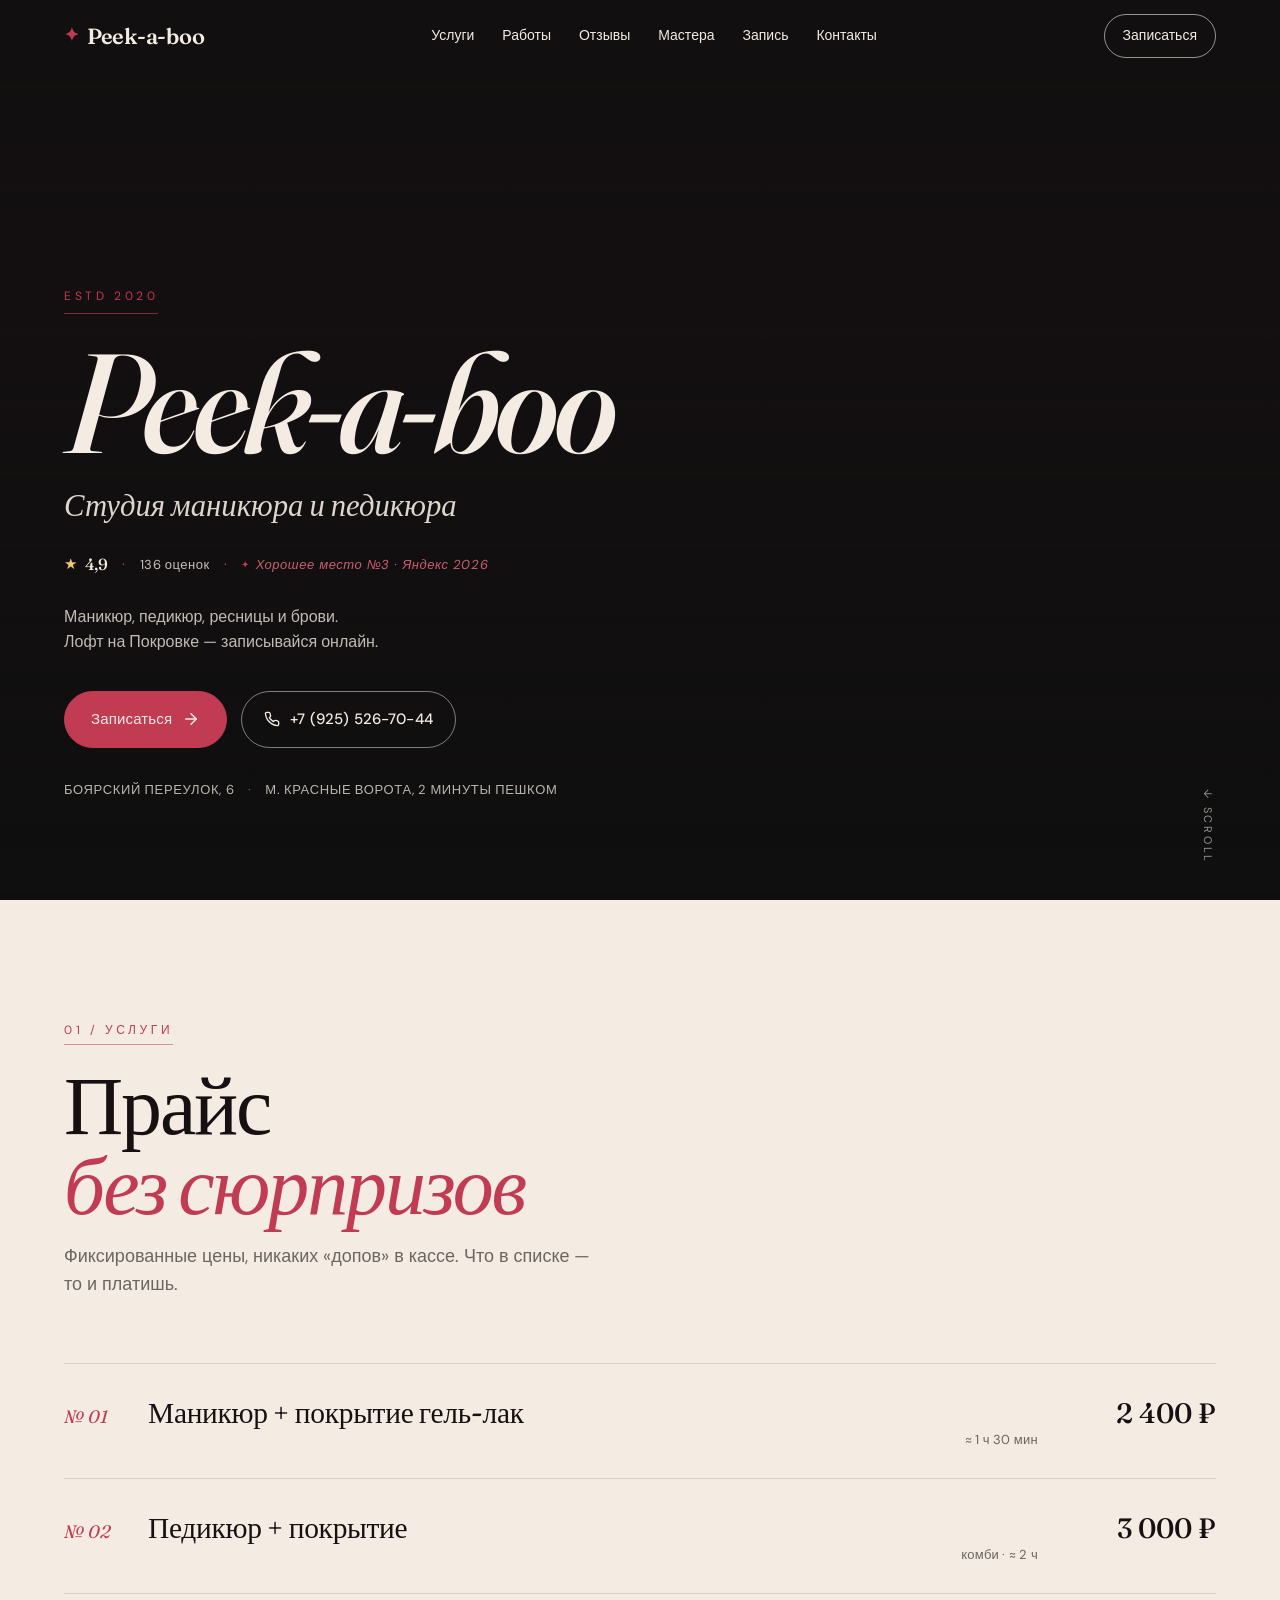
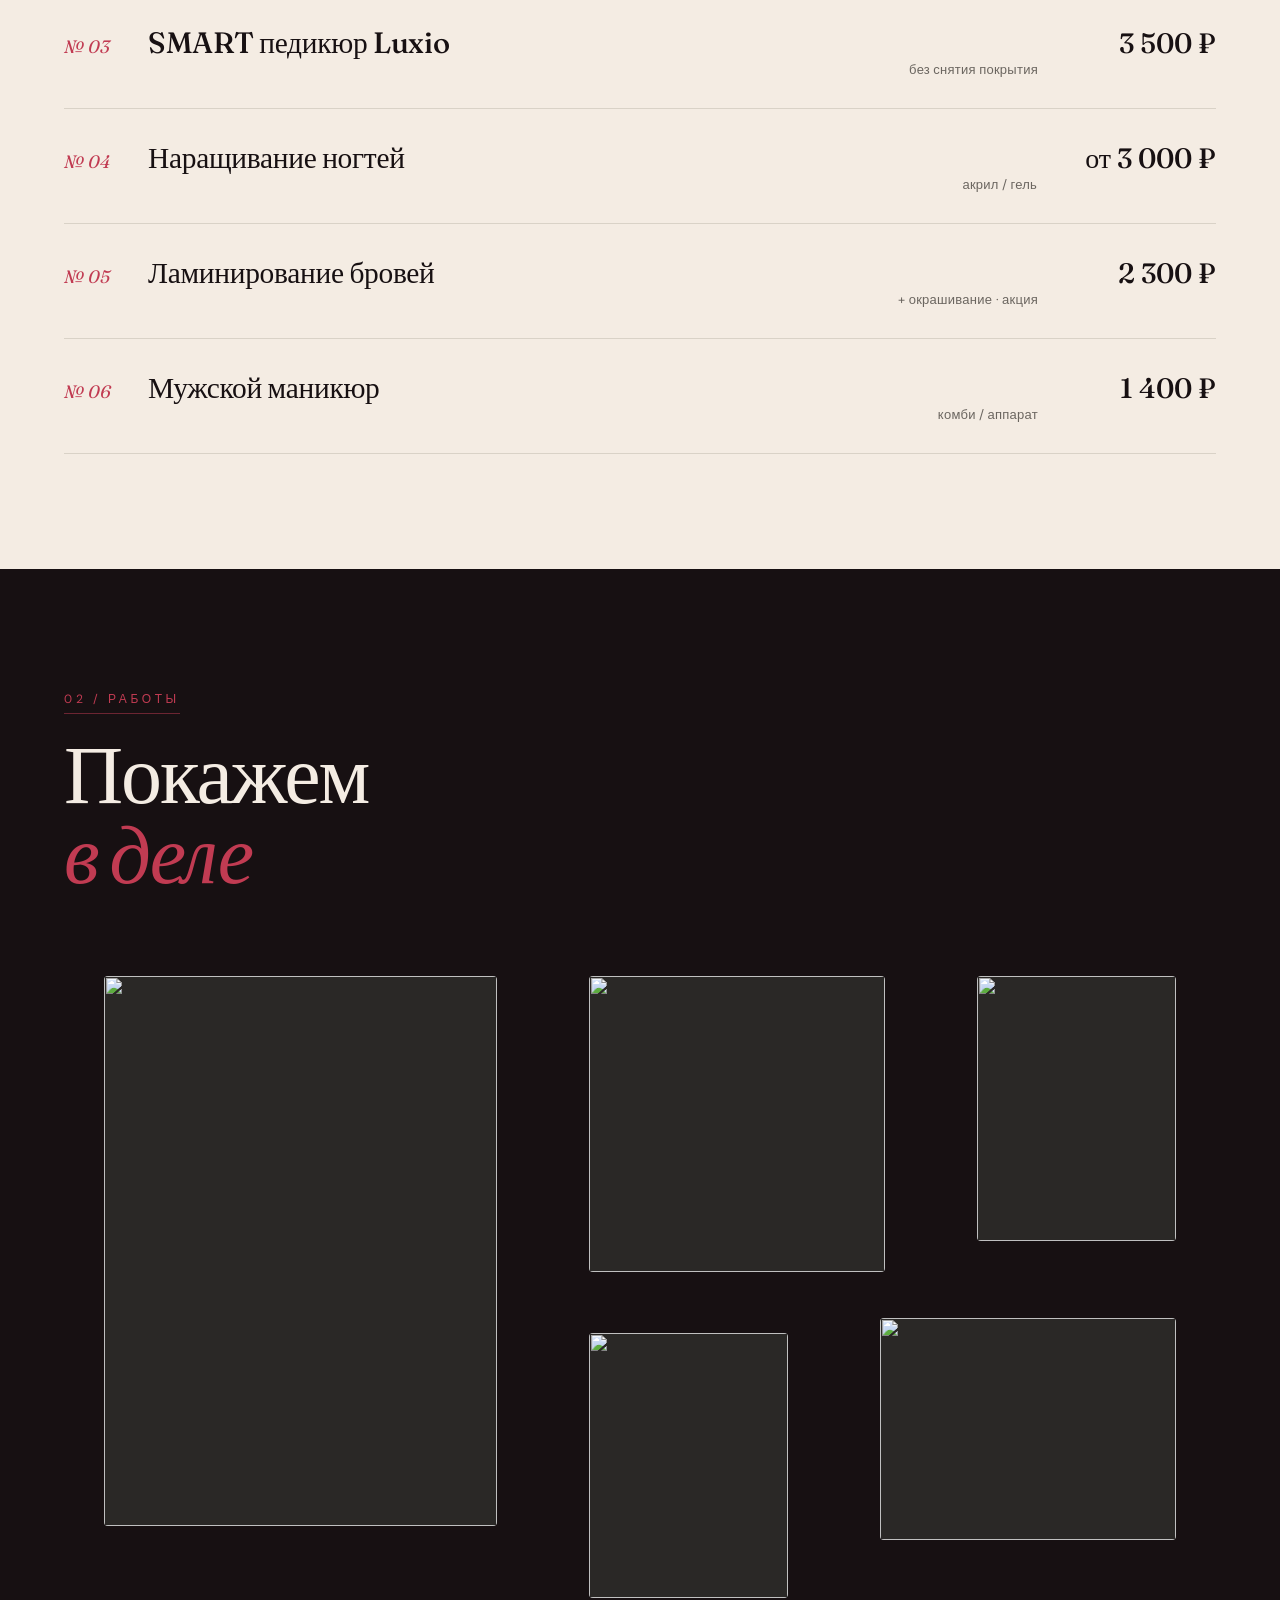
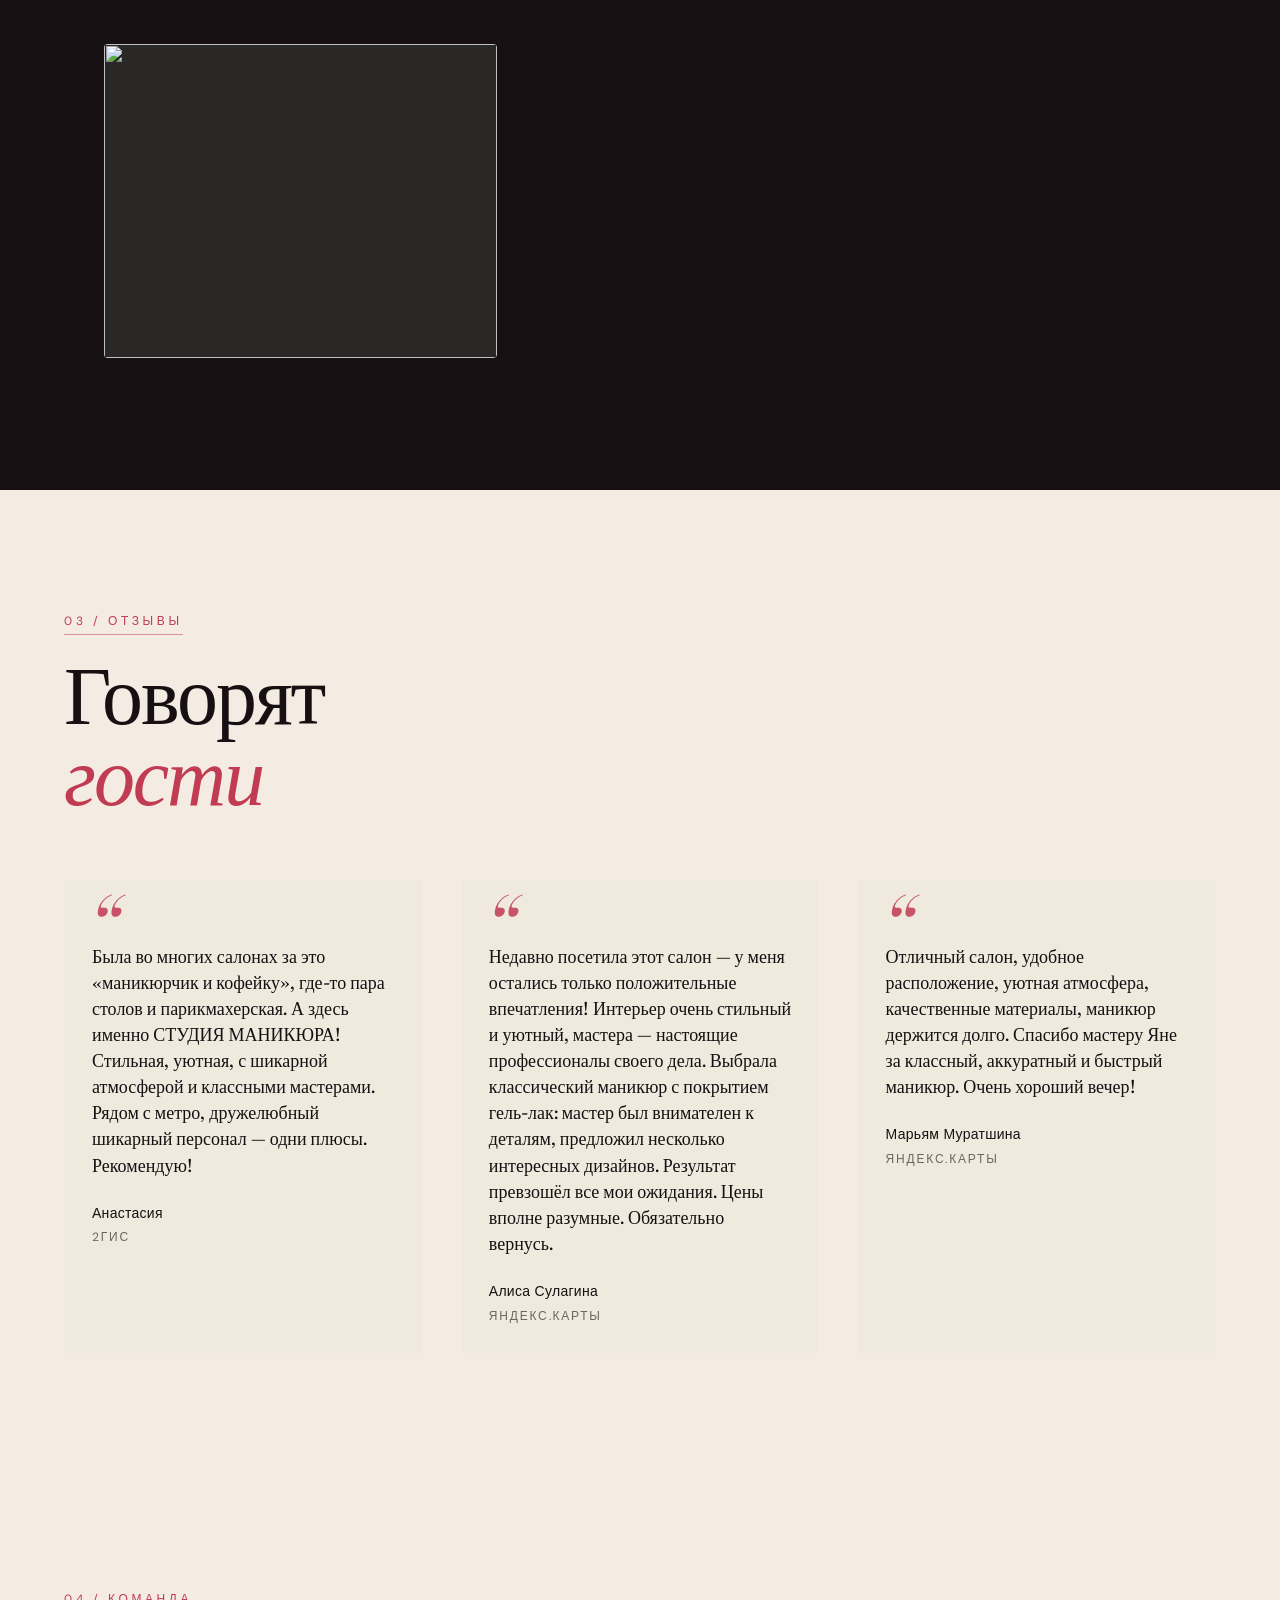
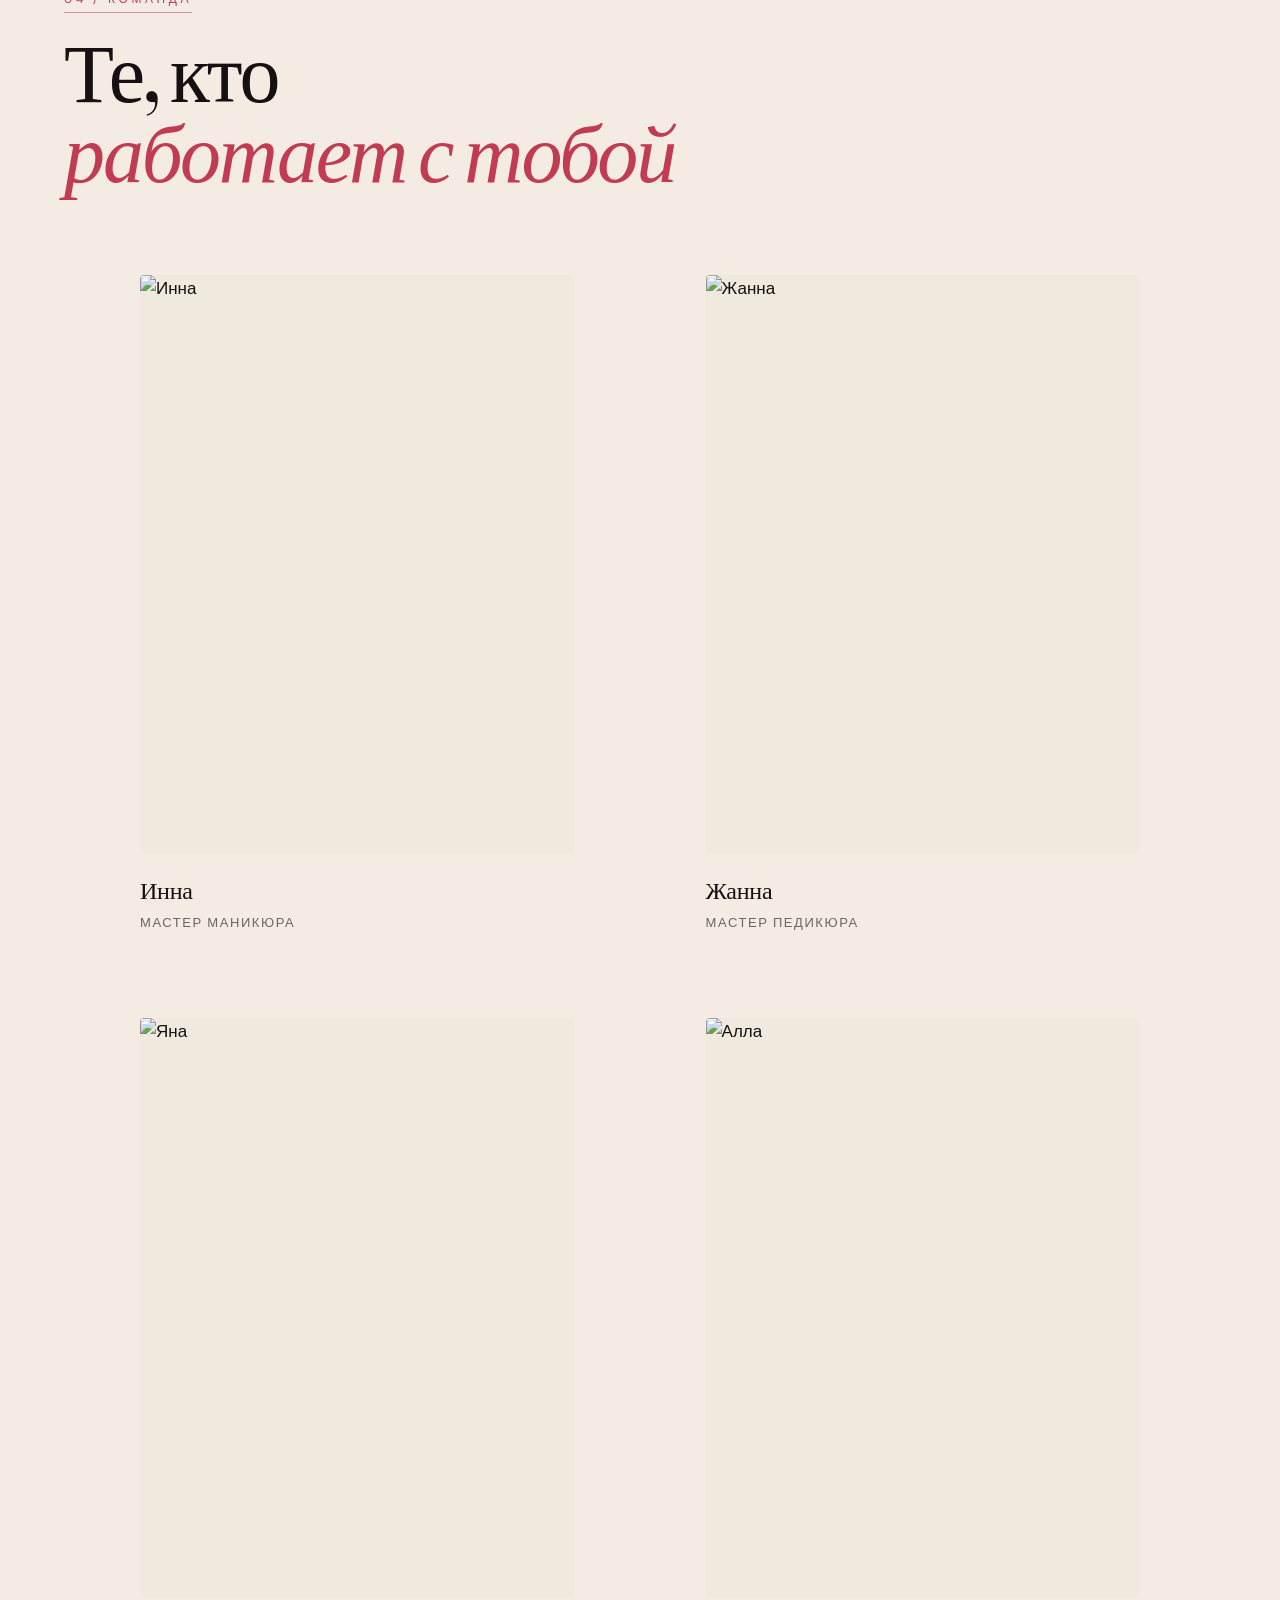
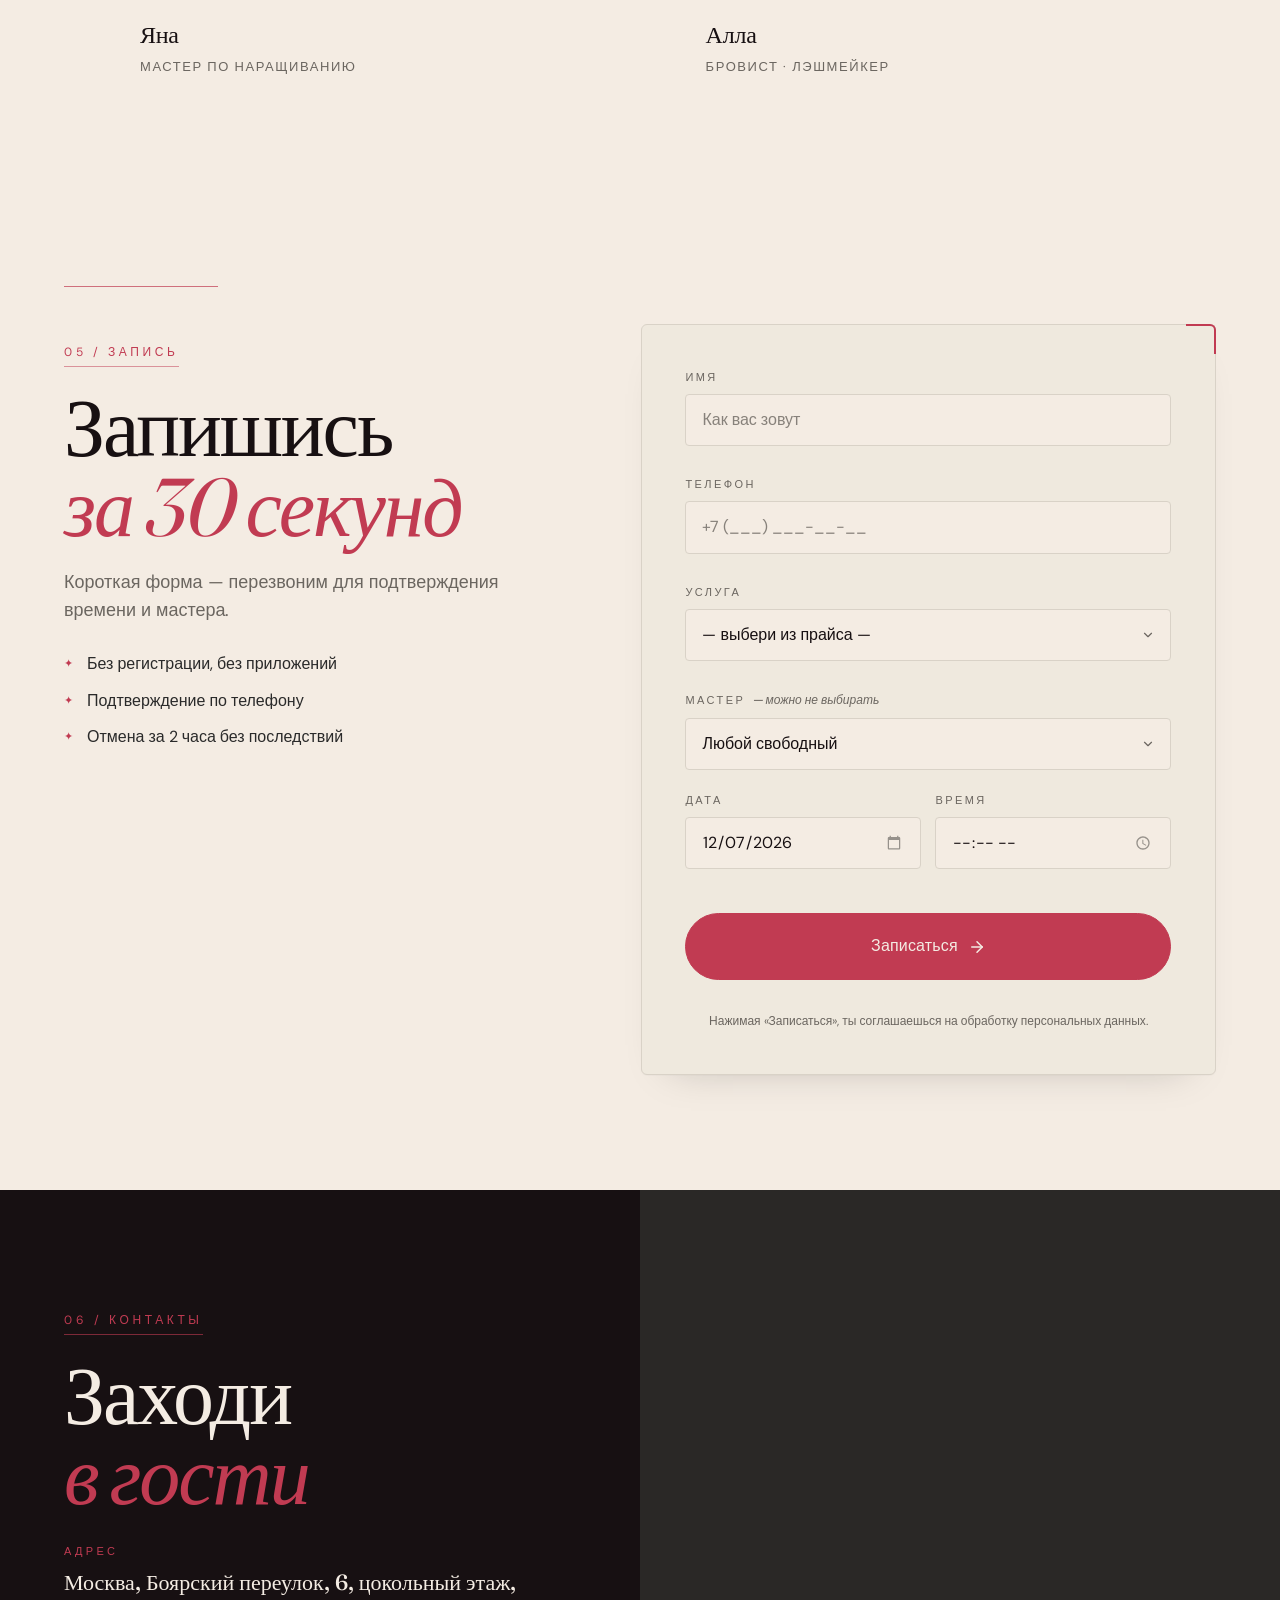
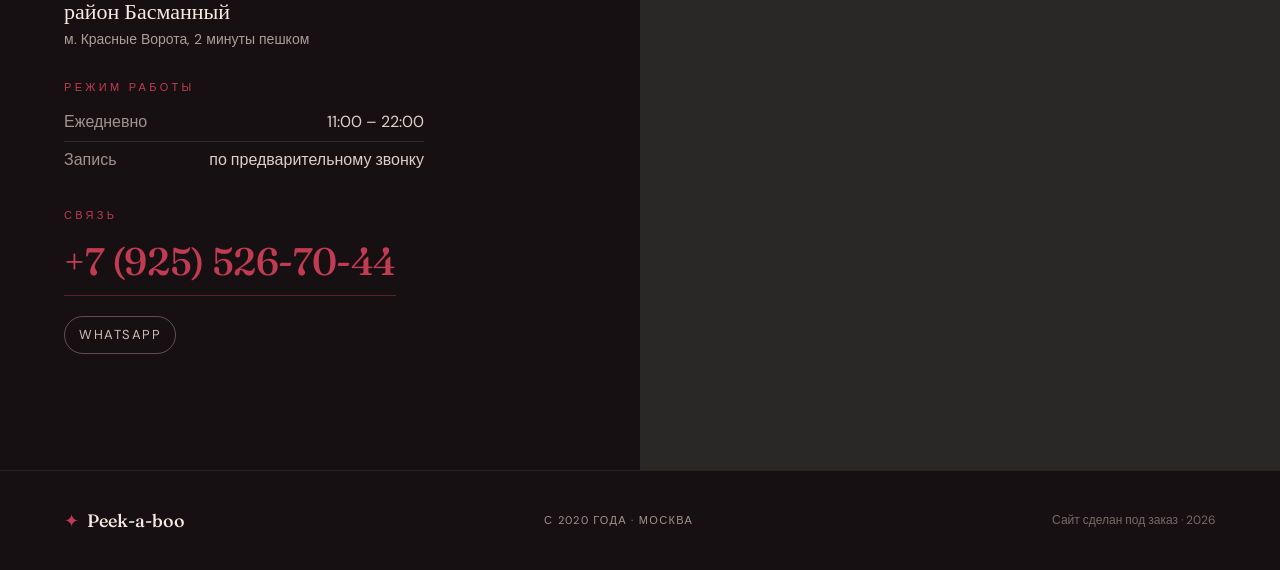
==== peek-a-boo.html @ 3a3fb7b4 "Координаты карты от клиента (55.768186, 37.648051) + кэш-бастер v=3" ====
<!DOCTYPE html>
<html lang="ru">
<head>
  <meta charset="UTF-8" />
  <meta name="viewport" content="width=device-width, initial-scale=1, viewport-fit=cover" />
  <title data-bind="title">Peek-a-boo · студия маникюра и педикюра на Покровке</title>
  <meta name="description" content="" data-bind="meta_description" />
  <meta name="theme-color" content="#171012" />

  <link rel="preconnect" href="https://fonts.googleapis.com" />
  <link rel="preconnect" href="https://fonts.gstatic.com" crossorigin />
  <link
    href="https://fonts.googleapis.com/css2?family=Fraunces:opsz,wght@9..144,400;9..144,500;9..144,600;9..144,700&family=DM+Sans:opsz,wght@9..40,400;9..40,500;9..40,600&display=swap"
    rel="stylesheet"
  />
  <style>
/* ============================================================
   ТОПОР · Барбершоп — Editorial Minimalism
   Шрифты: Fraunces (display, variable serif) + DM Sans (body)
   Все настраиваемые значения — в :root и инжектятся из config.js
   ============================================================ */

:root {
  /* Цвета (переопределяются из config.js через JS) */
  --accent: #B8835A;
  --accent-dark: #8E5F3E;
  --ink: #0F0F0F;
  --ink-soft: #2A2A2A;
  --muted: #6B6660;
  --line: #D9D2C7;
  --paper: #F5F1EB;
  --paper-soft: #EFE9DE;
  --paper-dark: #1A1A1A;
  --paper-dark-soft: #2A2826;

  /* Типографика — расширенный fallback, если Fraunces не загрузится (например, на iOS) */
  --display: "Fraunces", "Iowan Old Style", "Cormorant Garamond", "Hoefler Text", "Georgia", "Times New Roman", serif;
  --body: "DM Sans", -apple-system, BlinkMacSystemFont, "Segoe UI", sans-serif;

  /* Ритм */
  --section-px: clamp(20px, 5vw, 96px);
  --section-py: clamp(64px, 9vw, 140px);
  --max-w: 1320px;
}

* { box-sizing: border-box; }
html { scroll-behavior: smooth; }
body {
  margin: 0;
  font-family: var(--body);
  font-size: 17px;
  line-height: 1.55;
  color: var(--ink);
  /* Тёмный фон под всем сайтом — чтобы iOS safe-area сверху/снизу не была белой */
  background: var(--paper-dark);
  -webkit-font-smoothing: antialiased;
  text-rendering: optimizeLegibility;
}
img { max-width: 100%; display: block; }
a { color: inherit; text-decoration: none; }
button { font: inherit; cursor: pointer; }

/* ===== TOPBAR ===== */
.topbar {
  position: fixed; top: 0; left: 0; right: 0; z-index: 50;
  padding-top: max(14px, env(safe-area-inset-top));
  padding-bottom: 14px;
  padding-left: var(--section-px); padding-right: var(--section-px);
  display: flex; align-items: center; justify-content: space-between;
  /* Прозрачный над hero — фон появляется только при скролле */
  background: transparent;
  border-bottom: 1px solid transparent;
  transition: background .25s, border-color .2s, padding .2s, backdrop-filter .25s;
}
.topbar.is-scrolled {
  background: color-mix(in srgb, var(--paper) 92%, transparent);
  backdrop-filter: blur(12px);
  -webkit-backdrop-filter: blur(12px);
  border-bottom-color: var(--line);
  padding-top: max(10px, env(safe-area-inset-top));
  padding-bottom: 10px;
}
/* Над hero (когда topbar прозрачный) текст белый, чтобы читался на фото */
.topbar:not(.is-scrolled) .topbar__brand,
.topbar:not(.is-scrolled) .topbar__nav a { color: var(--paper); }
.topbar:not(.is-scrolled) .topbar__cta {
  color: var(--paper);
  border-color: color-mix(in srgb, var(--paper) 60%, transparent);
}
.topbar:not(.is-scrolled) .topbar__cta:hover {
  background: var(--paper); color: var(--ink); border-color: var(--paper);
}
.topbar__brand {
  display: inline-flex; align-items: center; gap: 8px;
  font-family: var(--display); font-weight: 600; font-size: 22px;
  letter-spacing: -.01em;
}
.topbar__mark { color: var(--accent); font-size: 18px; transform: translateY(-1px); }
.topbar__nav { display: flex; gap: 28px; font-size: 14px; }
.topbar__nav a {
  position: relative; padding: 6px 0;
  color: var(--ink-soft); transition: color .15s;
}
.topbar__nav a:hover { color: var(--accent); }
.topbar__cta {
  padding: 10px 18px;
  border: 1px solid var(--ink);
  border-radius: 999px;
  font-size: 14px; font-weight: 500;
  transition: background .15s, color .15s;
}
.topbar__cta:hover { background: var(--ink); color: var(--paper); }

@media (max-width: 820px) {
  .topbar { padding: 10px 16px; }
  .topbar__nav { display: none; }
  .topbar__brand { font-size: 18px; }
  .topbar__cta { padding: 8px 14px; font-size: 13px; }
}

/* ===== HERO ===== */
.hero {
  position: relative; min-height: 100vh;
  display: flex; align-items: flex-end;
  padding: 120px var(--section-px) clamp(60px, 8vw, 100px);
  color: var(--paper); overflow: hidden;
}
.hero__media {
  position: absolute; inset: 0;
  background-size: cover; background-position: center;
  transform: scale(1.05);
  animation: heroZoom 18s ease-out forwards;
}
@keyframes heroZoom { to { transform: scale(1); } }
.hero__veil {
  position: absolute; inset: 0;
  background: linear-gradient(
    180deg,
    rgba(15,15,15,.62) 0%,
    rgba(15,15,15,.42) 35%,
    rgba(15,15,15,.95) 100%
  );
}
.hero__inner {
  position: relative;
  max-width: 880px;
  width: 100%;
}
.hero__est {
  display: inline-block;
  font-size: 12px; letter-spacing: .3em; text-transform: uppercase;
  color: var(--accent);
  padding-bottom: 8px;
  border-bottom: 1px solid color-mix(in srgb, var(--accent) 60%, transparent);
  margin-bottom: 24px;
  animation: fadeUp .8s .1s both;
}
.hero__title {
  font-family: var(--display);
  font-weight: 500;
  font-size: clamp(56px, 11vw, 168px);
  line-height: .92;
  letter-spacing: -.035em;
  margin: 0 0 18px;
  animation: fadeUp .9s .25s both;
}
.hero__title-name { font-style: italic; }
.hero__tagline {
  font-family: var(--display);
  font-size: clamp(22px, 2.4vw, 32px);
  font-weight: 400;
  font-style: italic;
  margin: 0 0 28px;
  line-height: 1.25;
  max-width: 660px;
  color: color-mix(in srgb, var(--paper) 90%, transparent);
  animation: fadeUp .9s .4s both;
}
.hero__trust {
  display: flex; flex-wrap: wrap; align-items: center;
  gap: 14px;
  margin: 0 0 28px;
  font-size: 13px;
  letter-spacing: .04em;
  color: color-mix(in srgb, var(--paper) 80%, transparent);
  animation: fadeUp .9s .5s both;
}
.hero__trust:empty { display: none; }
.hero__trust-rating {
  display: inline-flex; align-items: center; gap: 7px;
  color: var(--paper);
}
.hero__trust-star { color: #F5C76E; font-size: 15px; line-height: 1; }
.hero__trust-rating strong {
  font-family: var(--display); font-weight: 500;
  font-size: 16px; letter-spacing: -.01em;
}
.hero__trust-sep {
  color: color-mix(in srgb, var(--accent) 75%, var(--paper));
  font-size: 14px;
  opacity: .8;
  user-select: none;
}
.hero__trust-award {
  display: inline-flex; align-items: center; gap: 6px;
  font-style: italic;
  color: color-mix(in srgb, var(--accent) 80%, var(--paper));
}
.hero__trust-award::before {
  content: "✦";
  color: var(--accent);
  font-size: 10px;
  font-style: normal;
}
.hero__offer {
  font-size: 16px;
  max-width: 540px;
  margin: 0 0 36px;
  white-space: pre-line;
  color: color-mix(in srgb, var(--paper) 78%, transparent);
  animation: fadeUp .9s .55s both;
}
.hero__cta-row {
  display: flex; flex-wrap: wrap; gap: 14px;
  margin-bottom: 32px;
  animation: fadeUp .9s .7s both;
}
.hero__address {
  font-size: 13px;
  letter-spacing: .05em;
  text-transform: uppercase;
  color: color-mix(in srgb, var(--paper) 75%, transparent);
  animation: fadeUp .9s .85s both;
}
.hero__address .dot { margin: 0 10px; opacity: .5; }
.hero__scroll {
  position: absolute;
  right: var(--section-px); bottom: clamp(20px, 4vw, 36px);
  font-size: 11px; letter-spacing: .25em; text-transform: uppercase;
  color: color-mix(in srgb, var(--paper) 60%, transparent);
  writing-mode: vertical-rl;
  animation: fadeUp 1s 1s both, bounce 2.6s 2s ease-in-out infinite;
}
@keyframes fadeUp { from { opacity: 0; transform: translateY(24px); } to { opacity: 1; transform: none; } }
@keyframes bounce { 0%, 100% { transform: translateY(0); } 50% { transform: translateY(8px); } }

@media (max-width: 600px) {
  .hero { min-height: 94vh; padding-bottom: 80px; }
  .hero__scroll { display: none; }
  .hero__address { font-size: 12px; }
  .hero__cta-row { width: 100%; }
}

/* ===== BUTTONS ===== */
.btn {
  display: inline-flex; align-items: center; gap: 10px;
  padding: 16px 26px;
  border-radius: 999px;
  font-size: 15px; font-weight: 500;
  letter-spacing: .01em;
  transition: transform .15s, background .15s, color .15s, border-color .15s;
}
.btn:active { transform: translateY(1px); }
.btn--solid {
  background: var(--accent); color: var(--paper);
  border: 1px solid var(--accent);
}
.btn--solid:hover { background: var(--accent-dark); border-color: var(--accent-dark); }
.btn--solid .btn__phone {
  font-family: var(--display); font-weight: 500; font-size: 16px;
  opacity: .85;
}
.btn--ghost {
  background: transparent; color: var(--paper);
  border: 1px solid color-mix(in srgb, var(--paper) 50%, transparent);
}
.btn--ghost:hover {
  border-color: var(--paper);
  background: color-mix(in srgb, var(--paper) 10%, transparent);
}
.btn--ghost-dark {
  background: transparent; color: var(--ink);
  border: 1px solid var(--ink);
}
.btn--ghost-dark:hover { background: var(--ink); color: var(--paper); }
.btn--with-arrow .btn__arrow { transition: transform .25s cubic-bezier(.5,.05,.2,1); }
.btn--with-arrow:hover .btn__arrow { transform: translateX(4px); }
.btn--with-icon { padding: 14px 22px; }
.btn--book {
  padding: 20px 32px;
  font-size: 16px;
  width: 100%;
  justify-content: center;
}
.btn--book .btn__spinner { display: none; animation: spin 1s linear infinite; }
.btn--book.is-loading { pointer-events: none; opacity: .85; }
.btn--book.is-loading .btn__label,
.btn--book.is-loading .btn__arrow { display: none; }
.btn--book.is-loading .btn__spinner { display: inline-block; }
@keyframes spin { to { transform: rotate(360deg); } }

/* ===== SECTIONS ===== */
.section {
  padding: var(--section-py) var(--section-px);
  position: relative;
}
.section--paper { background: var(--paper); color: var(--ink); }
.section--dark { background: var(--paper-dark); color: var(--paper); }
.section__head { max-width: var(--max-w); margin: 0 auto clamp(40px, 5vw, 72px); }
.section__head--inverse { color: var(--paper); }
.eyebrow {
  display: inline-block;
  font-size: 12px; letter-spacing: .3em; text-transform: uppercase;
  color: var(--accent); margin-bottom: 20px;
  padding-bottom: 4px;
  border-bottom: 1px solid color-mix(in srgb, var(--accent) 50%, transparent);
}
.eyebrow--inverse { color: var(--accent); border-bottom-color: color-mix(in srgb, var(--accent) 60%, transparent); }
.section__title {
  font-family: var(--display);
  font-weight: 500;
  font-size: clamp(42px, 6.4vw, 96px);
  line-height: .98;
  letter-spacing: -.025em;
  margin: 0 0 18px;
  max-width: 900px;
}
.section__title em { font-style: italic; color: var(--accent); font-weight: 400; }
.section__title--inverse em { color: var(--accent); }
.section__lede {
  font-size: 18px;
  max-width: 540px;
  color: var(--muted);
  margin: 0;
}

/* ===== SERVICES ===== */
.services {
  list-style: none; padding: 0; margin: 0 auto;
  max-width: var(--max-w);
  border-top: 1px solid var(--line);
}
.services__item {
  display: grid;
  grid-template-columns: 60px 1fr auto auto;
  gap: 24px;
  align-items: baseline;
  padding: 28px 0;
  border-bottom: 1px solid var(--line);
  transition: padding .25s, background .25s;
}
.services__item:hover { padding-left: 12px; padding-right: 12px; background: var(--paper-soft); }
.services__num {
  font-family: var(--display);
  font-style: italic;
  font-size: 18px;
  color: var(--accent);
}
.services__title {
  font-family: var(--display);
  font-size: clamp(22px, 2.3vw, 30px);
  font-weight: 500;
  letter-spacing: -.01em;
  line-height: 1.15;
}
.services__note {
  font-size: 13px;
  color: var(--muted);
  letter-spacing: .02em;
  text-align: right;
}
.services__price {
  font-family: var(--display);
  font-size: clamp(20px, 2.2vw, 28px);
  font-weight: 500;
  color: var(--ink);
  white-space: nowrap;
  min-width: 130px;
  text-align: right;
}

@media (max-width: 700px) {
  .services__item {
    grid-template-columns: 32px 1fr;
    gap: 12px;
    padding: 22px 0;
  }
  .services__item:hover { padding-left: 0; padding-right: 0; background: transparent; }
  .services__title { font-size: 19px; grid-column: 2; }
  .services__num { font-size: 14px; align-self: start; padding-top: 4px; }
  .services__price { grid-column: 2; text-align: left; font-size: 18px; min-width: 0; margin-top: 4px; }
  .services__note { grid-column: 2; text-align: left; }
}

/* ===== GALLERY ===== */
.gallery {
  max-width: var(--max-w); margin: 0 auto;
  display: grid;
  grid-template-columns: repeat(12, 1fr);
  gap: 12px;
  align-items: start;
}
.gallery__item {
  position: relative;
  overflow: hidden;
  border-radius: 4px;
  background: var(--paper-dark-soft);
  aspect-ratio: 4 / 5;
}
/* Асимметричный паттерн для первых 6: */
.gallery__item:nth-child(1) { grid-column: span 5; grid-row: span 2; aspect-ratio: 5 / 7; }
.gallery__item:nth-child(2) { grid-column: span 4; aspect-ratio: 1 / 1; }
.gallery__item:nth-child(3) { grid-column: span 3; aspect-ratio: 3 / 4; }
.gallery__item:nth-child(4) { grid-column: span 3; aspect-ratio: 3 / 4; margin-top: 32px; }
.gallery__item:nth-child(5) { grid-column: span 4; aspect-ratio: 4 / 3; }
.gallery__item:nth-child(6) { grid-column: span 5; aspect-ratio: 5 / 4; }
.gallery__item:nth-child(n+7) { grid-column: span 4; }
.gallery__img {
  width: 100%; height: 100%;
  object-fit: cover;
  transition: transform .8s cubic-bezier(.16,.84,.44,1);
  filter: saturate(.92);
}
.gallery__item:hover .gallery__img { transform: scale(1.04); }
@media (max-width: 820px) {
  .gallery { grid-template-columns: repeat(2, 1fr); gap: 10px; }
  .gallery__item,
  .gallery__item:nth-child(n+7) { grid-column: span 1; grid-row: auto; margin-top: 0; aspect-ratio: 4 / 5; }
  /* Намеренный «масонри-ритм» — разные пропорции и небольшие сдвиги, чтобы плитка не была линейкой */
  .gallery__item:nth-child(1) { grid-column: 1 / -1; aspect-ratio: 5 / 4; }
  .gallery__item:nth-child(2) { aspect-ratio: 3 / 4; }
  .gallery__item:nth-child(3) { aspect-ratio: 1 / 1; margin-top: 24px; }
  .gallery__item:nth-child(4) { aspect-ratio: 5 / 6; }
  .gallery__item:nth-child(5) { aspect-ratio: 4 / 5; margin-top: 18px; }
  .gallery__item:nth-child(6) { aspect-ratio: 3 / 4; }
}

/* ===== REVIEWS ===== */
.reviews {
  max-width: var(--max-w); margin: 0 auto;
  display: grid;
  grid-template-columns: repeat(3, 1fr);
  gap: clamp(20px, 3vw, 48px);
}
.review {
  position: relative;
  padding: 32px 28px 28px;
  background: var(--paper-soft);
  border-radius: 4px;
}
.review__mark {
  font-family: var(--display);
  font-style: italic;
  font-size: 92px;
  color: var(--accent);
  line-height: .5;
  position: absolute;
  top: 28px; left: 22px;
  opacity: .85;
}
.review__text {
  font-family: var(--display);
  font-size: 18px;
  font-weight: 400;
  line-height: 1.45;
  color: var(--ink);
  margin: 32px 0 24px;
  position: relative;
}
.review__author {
  font-size: 14px;
  font-weight: 500;
  letter-spacing: .02em;
}
.review__source {
  font-size: 12px;
  letter-spacing: .15em;
  text-transform: uppercase;
  color: var(--muted);
  margin-top: 4px;
}
@media (max-width: 820px) { .reviews { grid-template-columns: 1fr; } }

/* ===== MASTERS ===== */
.masters {
  max-width: 1080px;            /* чуть уже — чтобы 2 колонки выглядели плотнее */
  margin: 0 auto;
  display: grid;
  grid-template-columns: repeat(2, 1fr);
  gap: clamp(28px, 4vw, 64px);
}
.master__photo-wrap {
  aspect-ratio: 3 / 4;
  overflow: hidden;
  margin-bottom: 18px;
  background: var(--paper-soft);
  border-radius: 4px;
}
.master__photo {
  width: 100%; height: 100%; object-fit: cover;
  filter: grayscale(.15) saturate(.95);
  transition: transform .8s cubic-bezier(.16,.84,.44,1), filter .4s;
}
.master:hover .master__photo { transform: scale(1.03); filter: grayscale(0) saturate(1); }
.master__name {
  font-family: var(--display);
  font-size: 24px; font-weight: 500;
  letter-spacing: -.01em;
  margin: 0 0 4px;
}
.master__role {
  font-size: 13px;
  letter-spacing: .12em;
  text-transform: uppercase;
  color: var(--muted);
}
@media (max-width: 480px) { .masters { grid-template-columns: 1fr; } }

/* ===== CONTACTS ===== */
.section--contacts { padding: 0; }
.contacts {
  display: grid;
  grid-template-columns: 1fr 1fr;
  min-height: 640px;
}
.contacts__col--info {
  padding: var(--section-py) var(--section-px);
}
.contacts__col--map {
  background: var(--paper-dark-soft);
  position: relative;
  min-height: 480px;
}
.contacts__block { margin-top: 28px; }
.contacts__label {
  font-size: 11px; letter-spacing: .3em; text-transform: uppercase;
  color: var(--accent); margin-bottom: 8px;
}
.contacts__value {
  font-family: var(--display);
  font-size: 22px; font-weight: 500;
  line-height: 1.3;
  color: var(--paper);
}
.contacts__sub { font-size: 14px; color: color-mix(in srgb, var(--paper) 65%, transparent); margin-top: 4px; }
.contacts__phone {
  display: inline-block;
  font-family: var(--display);
  font-size: clamp(28px, 3vw, 40px);
  font-weight: 500;
  color: var(--accent);
  letter-spacing: -.01em;
  border-bottom: 1px solid color-mix(in srgb, var(--accent) 40%, transparent);
  padding-bottom: 4px;
  transition: color .15s, border-color .15s;
}
.contacts__phone:hover { color: var(--paper); border-color: var(--paper); }
.contacts__socials { display: flex; gap: 16px; margin-top: 20px; }
.contacts__socials a {
  font-size: 13px;
  letter-spacing: .12em;
  text-transform: uppercase;
  color: color-mix(in srgb, var(--paper) 80%, transparent);
  padding: 8px 14px;
  border: 1px solid color-mix(in srgb, var(--paper) 30%, transparent);
  border-radius: 999px;
  transition: border-color .15s, color .15s;
}
.contacts__socials a:hover { color: var(--paper); border-color: var(--paper); }
.hours { list-style: none; padding: 0; margin: 0; }
.hours li {
  display: flex; justify-content: space-between;
  padding: 6px 0;
  font-size: 16px;
  color: color-mix(in srgb, var(--paper) 88%, transparent);
  border-bottom: 1px solid color-mix(in srgb, var(--paper) 12%, transparent);
  max-width: 360px;
}
.hours li:last-child { border-bottom: none; }
.hours span:first-child { color: color-mix(in srgb, var(--paper) 60%, transparent); }

.map { width: 100%; height: 100%; min-height: 480px; }
.map iframe { width: 100%; height: 100%; border: 0; display: block; }

@media (max-width: 900px) {
  .contacts { grid-template-columns: 1fr; }
  .contacts__col--map { min-height: 340px; order: 2; }
  .map { min-height: 340px; }
}

/* ===== FOOTER ===== */
.footer {
  padding: 36px var(--section-px);
  background: var(--paper-dark);
  color: color-mix(in srgb, var(--paper) 60%, transparent);
  display: flex; flex-wrap: wrap; align-items: center; justify-content: space-between;
  gap: 16px;
  font-size: 13px;
  border-top: 1px solid color-mix(in srgb, var(--paper) 8%, transparent);
}
.footer__brand {
  font-family: var(--display);
  font-size: 18px; font-weight: 500;
  color: var(--paper);
  display: inline-flex; gap: 8px;
}
.footer__mark { color: var(--accent); }
.footer__est { letter-spacing: .12em; text-transform: uppercase; font-size: 11px; }
.footer__signature { font-size: 12px; opacity: .7; }

/* ============================================================
   ===== SECTION: BOOKING (форма записи) ======================
   ============================================================ */
.section--booking { background: var(--paper); position: relative; }
.section--booking::before {
  /* Тонкая декоративная линия сверху, отделяющая от мастеров */
  content: "";
  display: block;
  height: 1px;
  width: clamp(80px, 12vw, 160px);
  background: var(--accent);
  position: absolute;
  top: clamp(40px, 6vw, 80px);
  left: var(--section-px);
  opacity: .7;
}

.booking {
  max-width: var(--max-w);
  margin: 0 auto;
  display: grid;
  grid-template-columns: 1fr 1.15fr;
  gap: clamp(40px, 6vw, 96px);
  align-items: start;
  position: relative;
}

.booking__head { padding-top: clamp(8px, 1vw, 16px); }
.booking__head .eyebrow { margin-bottom: 20px; }
.booking__head .section__title { margin-bottom: 22px; }
.booking__head .section__lede { margin-bottom: 28px; }

.booking__points {
  list-style: none; padding: 0; margin: 0;
  display: flex; flex-direction: column;
  gap: 14px;
}
.booking__points li {
  display: flex; align-items: baseline;
  gap: 14px;
  font-size: 16px;
  color: var(--ink-soft);
  line-height: 1.4;
}
.booking__bullet {
  color: var(--accent);
  font-size: 11px;
  transform: translateY(-2px);
}

/* ===== Карточка формы ===== */
.booking__form {
  background: var(--paper-soft);
  border: 1px solid var(--line);
  border-radius: 6px;
  padding: clamp(28px, 3.4vw, 48px);
  display: flex; flex-direction: column;
  gap: 22px;
  position: relative;
  box-shadow: 0 1px 0 rgba(0,0,0,.02), 0 20px 40px -30px rgba(15,15,15,.25);
}
.booking__form[hidden], .booking__success[hidden] { display: none !important; }
/* декоративный «угол» в верхнем правом — едва заметный editorial-штрих */
.booking__form::before {
  content: "";
  position: absolute;
  top: -1px; right: -1px;
  width: 28px; height: 28px;
  border-top: 2px solid var(--accent);
  border-right: 2px solid var(--accent);
  border-top-right-radius: 6px;
  pointer-events: none;
}

/* ===== Поля ===== */
.field { display: flex; flex-direction: column; gap: 8px; }
.field__label {
  font-size: 11px;
  letter-spacing: .22em;
  text-transform: uppercase;
  color: var(--muted);
  font-weight: 500;
}
.field__opt {
  text-transform: none;
  letter-spacing: 0;
  font-style: italic;
  color: var(--muted);
  font-size: 12px;
  margin-left: 2px;
}
.field__input {
  font: inherit;
  font-family: var(--body);
  font-size: 16px;
  line-height: 1.4;
  color: var(--ink);
  background: var(--paper);
  border: 1px solid var(--line);
  border-radius: 4px;
  padding: 14px 16px;
  width: 100%;
  min-height: 52px;
  box-sizing: border-box;
  outline: none;
  transition: border-color .15s, background .15s, box-shadow .15s;
  -webkit-appearance: none;
  appearance: none;
}
/* Фикс iOS Safari: пустой <input type="time"> схлопывается по высоте,
   из-за чего «Дата» и «Время» оказывались разными. Жёстко уравниваем. */
input[type="time"].field__input,
input[type="date"].field__input {
  height: 52px;
  line-height: 22px;
}
.field__input::placeholder { color: color-mix(in srgb, var(--muted) 80%, transparent); }
.field__input:hover { border-color: color-mix(in srgb, var(--accent) 50%, var(--line)); }
.field__input:focus {
  border-color: var(--accent);
  background: var(--paper);
  box-shadow: 0 0 0 3px color-mix(in srgb, var(--accent) 18%, transparent);
}
.field--invalid .field__input { border-color: #B84A4A; background: #FBF3F3; }
.field--invalid .field__input:focus { box-shadow: 0 0 0 3px rgba(184,74,74,.15); }
.field__error {
  font-size: 12px;
  color: #B84A4A;
  letter-spacing: .01em;
  min-height: 0;
  opacity: 0;
  transition: opacity .15s;
}
.field--invalid .field__error { opacity: 1; }

/* select wrapper с кастомной стрелкой */
.field__select-wrap { position: relative; }
.field__select {
  padding-right: 42px;
  cursor: pointer;
  background: var(--paper);
}
.field__select-caret {
  position: absolute;
  right: 16px; top: 50%;
  transform: translateY(-50%);
  pointer-events: none;
  color: var(--muted);
}

/* Дата/время — две колонки */
.field-row {
  display: grid;
  grid-template-columns: 1fr 1fr;
  gap: 14px;
}
/* native date/time picker — иконка контрастнее */
input[type="date"]::-webkit-calendar-picker-indicator,
input[type="time"]::-webkit-calendar-picker-indicator {
  opacity: .55;
  cursor: pointer;
  filter: invert(28%) sepia(8%) saturate(280%) hue-rotate(2deg);
}
input[type="date"]:hover::-webkit-calendar-picker-indicator,
input[type="time"]:hover::-webkit-calendar-picker-indicator { opacity: 1; }

/* CTA подача — pulse-эффект, привлекает внимание без агрессии.
   Запас по вертикали (margin) — чтобы свечение не упиралось в края формы. */
.btn--book {
  margin-top: 14px;
  margin-bottom: 10px;
  position: relative;
}
.btn--book::after {
  content: "";
  position: absolute;
  inset: 0;
  border-radius: 999px;
  border: 2px solid var(--accent);
  opacity: 0;
  animation: btnPulse 3.2s ease-out 1s infinite;
  pointer-events: none;
}
@keyframes btnPulse {
  0%   { opacity: .55; transform: scale(1); }
  70%  { opacity: 0;   transform: scale(1.05); }
  100% { opacity: 0;   transform: scale(1.05); }
}
.btn--book.is-loading::after,
.btn--book:hover::after { display: none; }

.booking__legal {
  font-size: 12px;
  color: var(--muted);
  margin: 0;
  text-align: center;
  line-height: 1.5;
}

/* ===== Success state ===== */
.booking__success {
  background: var(--paper-soft);
  border: 1px solid var(--line);
  border-radius: 6px;
  padding: clamp(48px, 6vw, 84px) clamp(28px, 4vw, 56px);
  text-align: center;
  position: relative;
  animation: successIn .6s cubic-bezier(.16,.84,.44,1);
}
.booking__success::before {
  content: "";
  position: absolute;
  top: -1px; right: -1px;
  width: 40px; height: 40px;
  border-top: 2px solid var(--accent);
  border-right: 2px solid var(--accent);
  border-top-right-radius: 6px;
}
@keyframes successIn { from { opacity: 0; transform: translateY(8px); } to { opacity: 1; transform: none; } }
.booking__success-mark {
  display: inline-block;
  font-size: 32px;
  color: var(--accent);
  margin-bottom: 18px;
  animation: markIn .8s .2s both cubic-bezier(.16,.84,.44,1);
}
@keyframes markIn { from { opacity: 0; transform: scale(.5) rotate(-12deg); } to { opacity: 1; transform: none; } }
.booking__success-title {
  font-family: var(--display);
  font-weight: 500;
  font-size: clamp(36px, 5vw, 64px);
  line-height: 1;
  letter-spacing: -.025em;
  margin: 0 0 16px;
  color: var(--ink);
}
.booking__success-title em { font-style: italic; color: var(--accent); font-weight: 400; }
.booking__success-lede {
  font-size: 17px;
  color: var(--ink-soft);
  max-width: 460px;
  margin: 0 auto 32px;
  line-height: 1.55;
}
.booking__success-actions {
  display: flex; flex-direction: column;
  align-items: center; gap: 14px;
}
.booking__again {
  background: none; border: 0;
  color: var(--muted);
  font-size: 13px;
  font-style: italic;
  text-decoration: underline;
  text-underline-offset: 3px;
  text-decoration-thickness: 1px;
  cursor: pointer;
  padding: 4px 8px;
}
.booking__again:hover { color: var(--ink); }

/* ===== Mobile layout ===== */
@media (max-width: 900px) {
  .booking { grid-template-columns: 1fr; gap: 36px; }
  .booking__head .section__title { font-size: clamp(40px, 9vw, 64px); }
  .field-row { grid-template-columns: 1fr 1fr; gap: 10px; }
  .booking__form { padding: 24px; }
  .field__input { font-size: 16px; padding: 13px 14px; } /* 16px чтобы iOS не зумил */
}
@media (max-width: 420px) {
  .field-row { grid-template-columns: 1fr; }
}

/* ===== FAB (плавающая кнопка записи) ===== */
.fab {
  position: fixed; right: 16px;
  /* Подняли выше safe-area iOS, чтобы тень не упиралась в URL-бар Safari */
  bottom: max(20px, calc(env(safe-area-inset-bottom) + 16px));
  z-index: 60;
  display: none;
  align-items: center; gap: 10px;
  padding: 14px 18px;
  background: var(--accent);
  color: var(--paper);
  border-radius: 999px;
  /* Чуть сократил тень — менее размашистая, не «обрезается» о край экрана */
  box-shadow: 0 8px 20px rgba(184, 131, 90, .35), 0 2px 6px rgba(0,0,0,.15);
  font-family: var(--display);
  font-weight: 500;
  font-size: 15px;
  transition: transform .15s, background .15s;
}
.fab:active { transform: scale(.97); background: var(--accent-dark); }
@media (max-width: 900px) {
  .fab { display: inline-flex; }
}

</style>
</head>
<body>
  <!-- Шапка (мини, прилипает к верху) -->
  <header class="topbar" id="topbar">
    <a class="topbar__brand" href="#top">
      <span class="topbar__mark">✦</span>
      <span data-bind="name">—</span>
    </a>
    <nav class="topbar__nav">
      <a href="#services">Услуги</a>
      <a href="#gallery">Работы</a>
      <a href="#reviews">Отзывы</a>
      <a href="#masters">Мастера</a>
      <a href="#booking">Запись</a>
      <a href="#contacts">Контакты</a>
    </nav>
    <a class="topbar__cta" href="#booking">Записаться</a>
  </header>

  <!-- HERO -->
  <section class="hero" id="top">
    <div class="hero__media" data-bind-style="backgroundImage:hero_image_css"></div>
    <div class="hero__veil"></div>
    <div class="hero__inner">
      <div class="hero__est">
        ESTD <span data-bind="est_year">—</span>
      </div>
      <h1 class="hero__title">
        <span class="hero__title-name" data-bind="name">—</span>
      </h1>
      <p class="hero__tagline" data-bind="tagline">—</p>
      <div class="hero__trust" id="hero-trust"><!-- наполняется из config.trust --></div>
      <p class="hero__offer" data-bind="offer">—</p>
      <div class="hero__cta-row">
        <a class="btn btn--solid btn--with-arrow" href="#booking">
          <span>Записаться</span>
          <svg class="btn__arrow" viewBox="0 0 24 24" width="18" height="18" fill="none" stroke="currentColor" stroke-width="2" stroke-linecap="round" stroke-linejoin="round" aria-hidden="true"><line x1="5" y1="12" x2="19" y2="12"/><polyline points="12 5 19 12 12 19"/></svg>
        </a>
        <a class="btn btn--ghost btn--with-icon" data-bind-attr="href:phone_tel">
          <svg viewBox="0 0 24 24" width="16" height="16" fill="none" stroke="currentColor" stroke-width="2" stroke-linecap="round" stroke-linejoin="round" aria-hidden="true"><path d="M22 16.92v3a2 2 0 0 1-2.18 2 19.79 19.79 0 0 1-8.63-3.07 19.5 19.5 0 0 1-6-6 19.79 19.79 0 0 1-3.07-8.67A2 2 0 0 1 4.11 2h3a2 2 0 0 1 2 1.72 12.84 12.84 0 0 0 .7 2.81 2 2 0 0 1-.45 2.11L8.09 9.91a16 16 0 0 0 6 6l1.27-1.27a2 2 0 0 1 2.11-.45 12.84 12.84 0 0 0 2.81.7A2 2 0 0 1 22 16.92z"/></svg>
          <span data-bind="phone">—</span>
        </a>
      </div>
      <div class="hero__address">
        <span data-bind="address_short">—</span>
        <span class="dot">·</span>
        <span data-bind="metro">—</span>
      </div>
    </div>
    <div class="hero__scroll">↓ scroll</div>
  </section>

  <!-- УСЛУГИ -->
  <section class="section section--paper" id="services">
    <div class="section__head">
      <span class="eyebrow">01 / Услуги</span>
      <h2 class="section__title">Прайс<br /><em>без сюрпризов</em></h2>
      <p class="section__lede">
        Фиксированные цены, никаких «допов» в кассе. Что в списке — то и платишь.
      </p>
    </div>
    <ol class="services" id="services-list">
      <!-- наполняется из config.services -->
    </ol>
  </section>

  <!-- ГАЛЕРЕЯ -->
  <section class="section section--dark" id="gallery">
    <div class="section__head section__head--inverse">
      <span class="eyebrow">02 / Работы</span>
      <h2 class="section__title">Покажем<br /><em>в деле</em></h2>
    </div>
    <div class="gallery" id="gallery-grid">
      <!-- наполняется из config.gallery -->
    </div>
  </section>

  <!-- ОТЗЫВЫ -->
  <section class="section section--paper" id="reviews">
    <div class="section__head">
      <span class="eyebrow">03 / Отзывы</span>
      <h2 class="section__title">Говорят<br /><em>гости</em></h2>
    </div>
    <div class="reviews" id="reviews-list">
      <!-- наполняется из config.reviews -->
    </div>
  </section>

  <!-- МАСТЕРА -->
  <section class="section section--paper" id="masters" data-section="masters">
    <div class="section__head">
      <span class="eyebrow">04 / Команда</span>
      <h2 class="section__title">Те, кто<br /><em>работает с тобой</em></h2>
    </div>
    <div class="masters" id="masters-list">
      <!-- наполняется из config.masters -->
    </div>
  </section>

  <!-- ЗАПИСЬ -->
  <section class="section section--paper section--booking" id="booking">
    <div class="booking">
      <div class="booking__head">
        <span class="eyebrow">05 / Запись</span>
        <h2 class="section__title">Запишись<br /><em>за 30 секунд</em></h2>
        <p class="section__lede">
          Короткая форма — перезвоним для подтверждения времени и мастера.
        </p>
        <ul class="booking__points">
          <li><span class="booking__bullet">✦</span> Без регистрации, без приложений</li>
          <li><span class="booking__bullet">✦</span> Подтверждение по телефону</li>
          <li><span class="booking__bullet">✦</span> Отмена за 2 часа без последствий</li>
        </ul>
      </div>

      <form class="booking__form" id="booking-form" novalidate>
        <div class="field">
          <label class="field__label" for="b-name">Имя</label>
          <input class="field__input" id="b-name" name="name" type="text" required minlength="2" autocomplete="given-name" placeholder="Как вас зовут" />
          <div class="field__error" data-error-for="name"></div>
        </div>

        <div class="field">
          <label class="field__label" for="b-phone">Телефон</label>
          <input class="field__input" id="b-phone" name="phone" type="tel" required inputmode="tel" autocomplete="tel" placeholder="+7 (___) ___-__-__" />
          <div class="field__error" data-error-for="phone"></div>
        </div>

        <div class="field">
          <label class="field__label" for="b-service">Услуга</label>
          <div class="field__select-wrap">
            <select class="field__input field__select" id="b-service" name="service" required>
              <option value="">— выбери из прайса —</option>
            </select>
            <svg class="field__select-caret" viewBox="0 0 24 24" width="14" height="14" fill="none" stroke="currentColor" stroke-width="2" stroke-linecap="round" stroke-linejoin="round" aria-hidden="true"><polyline points="6 9 12 15 18 9"/></svg>
          </div>
          <div class="field__error" data-error-for="service"></div>
        </div>

        <div class="field">
          <label class="field__label" for="b-master">
            Мастер <span class="field__opt">— можно не выбирать</span>
          </label>
          <div class="field__select-wrap">
            <select class="field__input field__select" id="b-master" name="master">
              <option value="">Любой свободный</option>
            </select>
            <svg class="field__select-caret" viewBox="0 0 24 24" width="14" height="14" fill="none" stroke="currentColor" stroke-width="2" stroke-linecap="round" stroke-linejoin="round" aria-hidden="true"><polyline points="6 9 12 15 18 9"/></svg>
          </div>
        </div>

        <div class="field-row">
          <div class="field">
            <label class="field__label" for="b-date">Дата</label>
            <input class="field__input" id="b-date" name="date" type="date" required />
            <div class="field__error" data-error-for="date"></div>
          </div>
          <div class="field">
            <label class="field__label" for="b-time">Время</label>
            <input class="field__input" id="b-time" name="time" type="time" required step="900" />
            <div class="field__error" data-error-for="time"></div>
          </div>
        </div>

        <button class="btn btn--solid btn--book btn--with-arrow" type="submit" id="booking-submit">
          <span class="btn__label">Записаться</span>
          <svg class="btn__arrow" viewBox="0 0 24 24" width="18" height="18" fill="none" stroke="currentColor" stroke-width="2" stroke-linecap="round" stroke-linejoin="round" aria-hidden="true"><line x1="5" y1="12" x2="19" y2="12"/><polyline points="12 5 19 12 12 19"/></svg>
          <svg class="btn__spinner" viewBox="0 0 24 24" width="20" height="20" fill="none" stroke="currentColor" stroke-width="2" stroke-linecap="round" aria-hidden="true"><circle cx="12" cy="12" r="9" stroke-opacity=".25"/><path d="M21 12a9 9 0 0 0-9-9"/></svg>
        </button>

        <p class="booking__legal">
          Нажимая «Записаться», ты соглашаешься на обработку персональных данных.
        </p>
      </form>

      <!-- Success state — показывается вместо формы после успешной отправки -->
      <div class="booking__success" id="booking-success" hidden>
        <span class="booking__success-mark">✦</span>
        <h3 class="booking__success-title">Заявка<br /><em>принята</em></h3>
        <p class="booking__success-lede">
          Мы свяжемся с тобой в течение часа, чтобы подтвердить время и мастера.
        </p>
        <div class="booking__success-actions">
          <a class="btn btn--ghost-dark btn--with-icon" data-bind-attr="href:phone_tel">
            <svg viewBox="0 0 24 24" width="16" height="16" fill="none" stroke="currentColor" stroke-width="2" stroke-linecap="round" stroke-linejoin="round" aria-hidden="true"><path d="M22 16.92v3a2 2 0 0 1-2.18 2 19.79 19.79 0 0 1-8.63-3.07 19.5 19.5 0 0 1-6-6 19.79 19.79 0 0 1-3.07-8.67A2 2 0 0 1 4.11 2h3a2 2 0 0 1 2 1.72 12.84 12.84 0 0 0 .7 2.81 2 2 0 0 1-.45 2.11L8.09 9.91a16 16 0 0 0 6 6l1.27-1.27a2 2 0 0 1 2.11-.45 12.84 12.84 0 0 0 2.81.7A2 2 0 0 1 22 16.92z"/></svg>
            <span>Позвонить сейчас</span>
          </a>
          <button class="booking__again" id="booking-again" type="button">или записаться ещё раз</button>
        </div>
      </div>
    </div>
  </section>

  <!-- КОНТАКТЫ -->
  <section class="section section--dark section--contacts" id="contacts">
    <div class="contacts">
      <div class="contacts__col contacts__col--info">
        <span class="eyebrow eyebrow--inverse">06 / Контакты</span>
        <h2 class="section__title section__title--inverse">
          Заходи<br /><em>в гости</em>
        </h2>

        <div class="contacts__block">
          <div class="contacts__label">Адрес</div>
          <div class="contacts__value" data-bind="address">—</div>
          <div class="contacts__sub" data-bind="metro">—</div>
        </div>

        <div class="contacts__block">
          <div class="contacts__label">Режим работы</div>
          <ul class="hours" id="hours-list">
            <!-- наполняется из config.hours -->
          </ul>
        </div>

        <div class="contacts__block">
          <div class="contacts__label">Связь</div>
          <a class="contacts__phone" data-bind-attr="href:phone_tel">
            <span data-bind="phone">—</span>
          </a>
          <div class="contacts__socials" id="contacts-socials">
            <!-- наполняется из config.* -->
          </div>
        </div>
      </div>

      <div class="contacts__col contacts__col--map">
        <div class="map" id="map">
          <!-- iframe вставляется через script.js, если задан config.map_embed_src -->
        </div>
      </div>
    </div>
  </section>

  <!-- ФУТЕР -->
  <footer class="footer">
    <div class="footer__brand">
      <span class="footer__mark">✦</span>
      <span data-bind="name">—</span>
    </div>
    <div class="footer__est">
      С <span data-bind="est_year">—</span> года · Москва
    </div>
    <div class="footer__signature">
      Сайт сделан под заказ · <span class="footer__year" id="footer-year"></span>
    </div>
  </footer>

  <!-- Плавающая кнопка записи для мобилы -->
  <a class="fab" href="#booking" aria-label="Записаться">
    <svg viewBox="0 0 24 24" width="20" height="20" fill="none" stroke="currentColor" stroke-width="2" stroke-linecap="round" stroke-linejoin="round" aria-hidden="true">
      <rect x="3" y="4" width="18" height="18" rx="2" ry="2"/>
      <line x1="16" y1="2" x2="16" y2="6"/>
      <line x1="8" y1="2" x2="8" y2="6"/>
      <line x1="3" y1="10" x2="21" y2="10"/>
      <polyline points="9 16 11 18 15 14"/>
    </svg>
    <span class="fab__label">Записаться</span>
  </a>

  <script>
/**
 * Peek-a-boo, студия маникюра и педикюра, Басманный район.
 * 2ГИС:        https://2gis.ru/moscow/firm/70000001042708963
 * Яндекс.Карты: 88 отзывов, рейтинг 5,0, бейдж «Хорошее место №3, 2026»
 *
 * Trust-цифры: 48 (2ГИС) + 88 (Яндекс) = 136 отзывов.
 * Средневзвешенный рейтинг ≈ 4,9.
 *
 * ⚠️ Что уточнить с клиентом до отправки:
 *   - Точный адрес (на скрине OCR-шумно — указал «Хохловский переулок, 8, цокольный этаж»)
 *   - Telegram username / ВКонтакте — добавить ссылки, если есть
 *   - Год основания (по фото от 2020 — поставил «на глаз»)
 *   - Реальные фото мастеров и интерьера (сейчас stock + кадры из 2ГИС)
 *   - booking.telegram_bot_token + chat_id — настроить под клиента
 */
window.SITE_CONFIG = {
  // === Идентичность ===
  name: "Peek-a-boo",
  tagline: "Студия маникюра и педикюра",
  offer: "Маникюр, педикюр, ресницы и брови.\nЛофт на Покровке — записывайся онлайн.",

  // === Палитра — брусничный + кирпично-кремовый, под их лофт-интерьер ===
  colors: {
    accent: "#C13B52",        // насыщенный малиновый / лак-розовый
    accent_dark: "#962740",   // более глубокий для hover
    ink: "#171012",           // тёплый уголь
    paper: "#F4ECE3",         // кремовый, чуть теплее «стандартного»
    paper_dark: "#171012",    // глубокий, под цвет кирпича-теней
  },

  // === Контакты ===
  phone: "+7 (925) 526-70-44",
  phone_link: "+79255267044",
  whatsapp: "+79255267044",
  telegram: "",                              // ⚠️ уточнить username
  vk: "",                                    // ⚠️ если есть страница ВК — добавить
  instagram: "",                             // соцсеть запрещена в РФ

  // === Trust badge на hero ===
  // Сумма по двум площадкам: 48 (2ГИС) + 88 (Яндекс) = 136
  trust: {
    rating: "4,9",
    review_count: "136",
    review_label: "оценок",
    award: "Хорошее место №3 · Яндекс 2026",
  },

  // === Услуги (цены — с Яндекс.Услуг, реальные) ===
  services: [
    { title: "Маникюр + покрытие гель-лак",   price: "2 400 ₽",    note: "≈ 1 ч 30 мин" },
    { title: "Педикюр + покрытие",            price: "3 000 ₽",    note: "комби · ≈ 2 ч" },
    { title: "SMART педикюр Luxio",           price: "3 500 ₽",    note: "без снятия покрытия" },
    { title: "Наращивание ногтей",            price: "от 3 000 ₽", note: "акрил / гель" },
    { title: "Ламинирование бровей",          price: "2 300 ₽",    note: "+ окрашивание · акция" },
    { title: "Мужской маникюр",               price: "1 400 ₽",    note: "комби / аппарат" },
  ],

  // === Hero-фото (лофт-маникюрная, кирпич + минимализм) ===
  hero_image: "https://images.unsplash.com/photo-1604654894610-df63bc536371?w=1800&q=85",

  // === Галерея работ ===
  // ⚠️ stock — на реальном проекте заменим на фото клиента
  // (на 2ГИС у клиента есть отличные кадры — пусть пришлёт).
  gallery: [
    "https://images.unsplash.com/photo-1604654894610-df63bc536371?w=900&q=80",
    "https://images.unsplash.com/photo-1632345031435-8727f6897d53?w=900&q=80",
    "https://images.unsplash.com/photo-1633681926022-84c23e8cb2d6?w=900&q=80",
    "https://images.unsplash.com/photo-1595476108010-b4d1f102b1b1?w=900&q=80",
    "https://images.unsplash.com/photo-1560066984-138dadb4c035?w=900&q=80",
    "https://images.unsplash.com/photo-1522337360788-8b13dee7a37e?w=900&q=80",
  ],

  // === Реальные отзывы — микс с 2ГИС и Яндекс.Карт ===
  reviews: [
    {
      author: "Анастасия",
      text: "Была во многих салонах за это «маникюрчик и кофейку», где-то пара столов и парикмахерская. А здесь именно СТУДИЯ МАНИКЮРА! Стильная, уютная, с шикарной атмосферой и классными мастерами. Рядом с метро, дружелюбный шикарный персонал — одни плюсы. Рекомендую!",
      source: "2ГИС",
    },
    {
      author: "Алиса Сулагина",
      text: "Недавно посетила этот салон — у меня остались только положительные впечатления! Интерьер очень стильный и уютный, мастера — настоящие профессионалы своего дела. Выбрала классический маникюр с покрытием гель-лак: мастер был внимателен к деталям, предложил несколько интересных дизайнов. Результат превзошёл все мои ожидания. Цены вполне разумные. Обязательно вернусь.",
      source: "Яндекс.Карты",
    },
    {
      author: "Марьям Муратшина",
      text: "Отличный салон, удобное расположение, уютная атмосфера, качественные материалы, маникюр держится долго. Спасибо мастеру Яне за классный, аккуратный и быстрый маникюр. Очень хороший вечер!",
      source: "Яндекс.Карты",
    },
  ],

  // === Мастера ===
  // ⚠️ Сейчас stock-фото и имена из отзывов (Инна, Жанна, Алла, Яна).
  // Заменим на реальных, когда клиент пришлёт.
  masters: [
    {
      name: "Инна",
      role: "Мастер маникюра",
      photo: "https://images.unsplash.com/photo-1487412947147-5cebf100ffc2?w=600&q=85",
    },
    {
      name: "Жанна",
      role: "Мастер педикюра",
      photo: "https://images.unsplash.com/photo-1494790108377-be9c29b29330?w=600&q=85",
    },
    {
      name: "Яна",
      role: "Мастер по наращиванию",
      photo: "https://images.unsplash.com/photo-1544005313-94ddf0286df2?w=600&q=85",
    },
    {
      name: "Алла",
      role: "Бровист · лэшмейкер",
      photo: "https://images.unsplash.com/photo-1554151228-14d9def656e4?w=600&q=85",
    },
  ],

  // === Адрес и режим ===
  address: "Москва, Боярский переулок, 6, цокольный этаж, район Басманный",
  address_short: "Боярский переулок, 6",
  metro: "м. Красные Ворота, 2 минуты пешком",
  hours: [
    { days: "Ежедневно", time: "11:00 – 22:00" },
    { days: "Запись",    time: "по предварительному звонку" },
  ],

  // === Карта ===
  // Боярский переулок, 6 — координаты прямо на здании (от клиента).
  map_embed_src: "https://yandex.ru/map-widget/v1/?ll=37.648051%2C55.768186&z=18&pt=37.648051%2C55.768186%2Cpm2rdm",

  est_year: "2020",  // ⚠️ предположение — уточни у клиента

  // === Форма записи (демо-режим — заявка не уйдёт, пока не настроишь) ===
  booking: {
    telegram_bot_token: "",
    telegram_chat_id: "",
    formspree_endpoint: "",
  },
};

</script>
  <script>
/**
 * Рендеринг лендинга из window.SITE_CONFIG.
 * Связывает HTML-разметку с значениями конфига через data-bind атрибуты.
 *
 * data-bind="ключ"           — заменить textContent элемента значением SITE_CONFIG[ключ]
 * data-bind-attr="attr:ключ" — установить атрибут (например href)
 * data-bind-style="prop:ключ" — установить инлайн-стиль
 * data-bind-show="ключ"      — скрыть элемент, если значение пустое
 */
(function () {
  const cfg = window.SITE_CONFIG || {};

  // === 1) CSS-переменные из палитры ===
  if (cfg.colors) {
    const root = document.documentElement;
    if (cfg.colors.accent)      root.style.setProperty("--accent", cfg.colors.accent);
    if (cfg.colors.accent_dark) root.style.setProperty("--accent-dark", cfg.colors.accent_dark);
    if (cfg.colors.ink)         root.style.setProperty("--ink", cfg.colors.ink);
    if (cfg.colors.paper)       root.style.setProperty("--paper", cfg.colors.paper);
    if (cfg.colors.paper_dark)  root.style.setProperty("--paper-dark", cfg.colors.paper_dark);
  }

  // === 2) Производные значения, используемые в связках ===
  const phoneTel = cfg.phone_link ? `tel:${cfg.phone_link}` : "#";
  const waUrl = cfg.whatsapp ? `https://wa.me/${cfg.whatsapp.replace(/\D/g, "")}` : "";
  const igUrl = cfg.instagram ? `https://instagram.com/${cfg.instagram}` : "";
  const tgUrl = cfg.telegram ? `https://t.me/${cfg.telegram}` : "";
  const heroBg = cfg.hero_image ? `url("${cfg.hero_image}")` : "";

  const derived = {
    phone_tel: phoneTel,
    whatsapp_url: waUrl,
    instagram_url: igUrl,
    telegram_url: tgUrl,
    hero_image_css: heroBg,
    title: cfg.name ? `${cfg.name} · ${cfg.tagline || "Барбершоп"}` : "Барбершоп",
    meta_description: cfg.offer || "",
  };
  const value = (key) => (key in derived ? derived[key] : cfg[key]);

  // === 3) Простые подстановки текста ===
  document.querySelectorAll("[data-bind]").forEach((el) => {
    const key = el.getAttribute("data-bind");
    const v = value(key);
    if (v != null && v !== "") {
      if (el.tagName === "TITLE") el.textContent = v;
      else el.textContent = v;
    }
  });

  // === 4) Атрибуты: data-bind-attr="href:phone_tel" ===
  document.querySelectorAll("[data-bind-attr]").forEach((el) => {
    const [attr, key] = el.getAttribute("data-bind-attr").split(":");
    const v = value(key);
    if (v) el.setAttribute(attr, v);
    if (!v && (attr === "href")) el.removeAttribute("href");
  });

  // === 5) Стили ===
  document.querySelectorAll("[data-bind-style]").forEach((el) => {
    const [prop, key] = el.getAttribute("data-bind-style").split(":");
    const v = value(key);
    if (v) {
      const cssProp = prop.replace(/[A-Z]/g, (m) => "-" + m.toLowerCase());
      el.style.setProperty(cssProp, v);
    }
  });

  // === 6) Скрытие/показ ===
  document.querySelectorAll("[data-bind-show]").forEach((el) => {
    const key = el.getAttribute("data-bind-show");
    const v = cfg[key];
    if (!v) el.style.display = "none";
  });

  // === 7) Meta description ===
  const metaEl = document.querySelector('meta[name="description"]');
  if (metaEl && cfg.offer) {
    metaEl.setAttribute("content", `${cfg.name} — ${cfg.tagline || ""}. ${cfg.offer.split("\n")[0]}`);
  }

  // === 8) Список услуг ===
  const servicesEl = document.getElementById("services-list");
  if (servicesEl && Array.isArray(cfg.services)) {
    servicesEl.innerHTML = cfg.services
      .map(
        (s, i) => `
        <li class="services__item">
          <span class="services__num">№ ${String(i + 1).padStart(2, "0")}</span>
          <div>
            <div class="services__title">${escapeHtml(s.title || "")}</div>
            ${s.note ? `<div class="services__note">${escapeHtml(s.note)}</div>` : ""}
          </div>
          <span class="services__note services__note--desktop">${s.note ? "" : ""}</span>
          <span class="services__price">${escapeHtml(s.price || "")}</span>
        </li>`
      )
      .join("");
  }

  // === 9) Галерея ===
  const galleryEl = document.getElementById("gallery-grid");
  if (galleryEl && Array.isArray(cfg.gallery)) {
    galleryEl.innerHTML = cfg.gallery
      .map(
        (src) => `
        <figure class="gallery__item">
          <img class="gallery__img" src="${escapeAttr(src)}" alt="" loading="lazy" />
        </figure>`
      )
      .join("");
  }

  // === 10) Отзывы ===
  const reviewsEl = document.getElementById("reviews-list");
  if (reviewsEl && Array.isArray(cfg.reviews)) {
    reviewsEl.innerHTML = cfg.reviews
      .map(
        (r) => `
        <article class="review">
          <span class="review__mark">“</span>
          <p class="review__text">${escapeHtml(r.text || "")}</p>
          <div class="review__author">${escapeHtml(r.author || "")}</div>
          ${r.source ? `<div class="review__source">${escapeHtml(r.source)}</div>` : ""}
        </article>`
      )
      .join("");
  }

  // === 11) Мастера ===
  const mastersSection = document.querySelector('[data-section="masters"]');
  const mastersEl = document.getElementById("masters-list");
  if (mastersEl && Array.isArray(cfg.masters) && cfg.masters.length > 0) {
    mastersEl.innerHTML = cfg.masters
      .map(
        (m) => `
        <figure class="master">
          <div class="master__photo-wrap">
            <img class="master__photo" src="${escapeAttr(m.photo || "")}" alt="${escapeAttr(m.name || "")}" loading="lazy" />
          </div>
          <figcaption>
            <h3 class="master__name">${escapeHtml(m.name || "")}</h3>
            ${m.role ? `<div class="master__role">${escapeHtml(m.role)}</div>` : ""}
          </figcaption>
        </figure>`
      )
      .join("");
  } else if (mastersSection) {
    mastersSection.style.display = "none";
    // и спрятать ссылку «Мастера» в шапке, чтобы не вела в никуда
    const navMasters = document.querySelector('.topbar__nav a[href="#masters"]');
    if (navMasters) navMasters.style.display = "none";
  }

  // === 11b) Авто-перенумерация «01 / …» по видимым секциям ===
  // Если какая-то секция скрыта (например, «Мастера» без фото),
  // номера у оставшихся идут подряд, без пропусков.
  const visibleEyebrows = Array.from(document.querySelectorAll(".section .eyebrow"))
    .filter((el) => {
      const sec = el.closest(".section");
      return sec && getComputedStyle(sec).display !== "none";
    });
  visibleEyebrows.forEach((el, i) => {
    const num = String(i + 1).padStart(2, "0");
    el.textContent = el.textContent.replace(/^\s*\d+\s*\/\s*/, `${num} / `);
  });

  // === 12) Часы работы ===
  const hoursEl = document.getElementById("hours-list");
  if (hoursEl && Array.isArray(cfg.hours)) {
    hoursEl.innerHTML = cfg.hours
      .map(
        (h) => `<li><span>${escapeHtml(h.days || "")}</span><span>${escapeHtml(h.time || "")}</span></li>`
      )
      .join("");
  }

  // === 13) Соцсети в контактах ===
  const socialsEl = document.getElementById("contacts-socials");
  if (socialsEl) {
    const links = [];
    if (cfg.telegram)  links.push(`<a href="https://t.me/${escapeAttr(cfg.telegram)}" target="_blank" rel="noopener">Telegram</a>`);
    if (cfg.whatsapp)  links.push(`<a href="https://wa.me/${escapeAttr(cfg.whatsapp.replace(/\D/g, ""))}" target="_blank" rel="noopener">WhatsApp</a>`);
    if (cfg.vk)        links.push(`<a href="https://vk.com/${escapeAttr(cfg.vk)}" target="_blank" rel="noopener">ВКонтакте</a>`);
    if (cfg.instagram) links.push(`<a href="https://instagram.com/${escapeAttr(cfg.instagram)}" target="_blank" rel="noopener">Instagram</a>`);
    socialsEl.innerHTML = links.join("");
  }

  // === 13b) Trust badge на hero ===
  const trustEl = document.getElementById("hero-trust");
  if (trustEl && cfg.trust) {
    const parts = [];
    if (cfg.trust.rating) {
      parts.push(`<span class="hero__trust-rating"><span class="hero__trust-star">★</span> <strong>${escapeHtml(cfg.trust.rating)}</strong></span>`);
    }
    if (cfg.trust.review_count) {
      const label = cfg.trust.review_label || "отзывов";
      parts.push(`<span class="hero__trust-reviews">${escapeHtml(cfg.trust.review_count)} ${escapeHtml(label)}</span>`);
    }
    if (cfg.trust.award) {
      parts.push(`<span class="hero__trust-award">${escapeHtml(cfg.trust.award)}</span>`);
    }
    if (parts.length) {
      trustEl.innerHTML = parts.join('<span class="hero__trust-sep" aria-hidden="true">·</span>');
    }
  }

  // === 14) Карта (iframe) ===
  const mapEl = document.getElementById("map");
  if (mapEl && cfg.map_embed_src) {
    mapEl.innerHTML = `<iframe src="${escapeAttr(cfg.map_embed_src)}" loading="lazy" referrerpolicy="no-referrer-when-downgrade" allowfullscreen></iframe>`;
  }

  // === 15) Год в футере ===
  const yearEl = document.getElementById("footer-year");
  if (yearEl) yearEl.textContent = new Date().getFullYear();

  // === 15b) ФОРМА ЗАПИСИ =================================
  setupBookingForm(cfg);

  // === 16) Тень шапки при скролле ===
  const topbar = document.getElementById("topbar");
  const onScroll = () => {
    if (window.scrollY > 24) topbar.classList.add("is-scrolled");
    else topbar.classList.remove("is-scrolled");
  };
  window.addEventListener("scroll", onScroll, { passive: true });
  onScroll();

  // ---- утилиты ----
  function escapeHtml(s) {
    return String(s).replace(/[&<>"']/g, (c) => ({"&":"&amp;","<":"&lt;",">":"&gt;","\"":"&quot;","'":"&#39;"}[c]));
  }
  function escapeAttr(s) { return escapeHtml(s); }

  // =====================================================
  // === BOOKING FORM ====================================
  // =====================================================
  function setupBookingForm(cfg) {
    const form = document.getElementById("booking-form");
    const successEl = document.getElementById("booking-success");
    if (!form || !successEl) return;

    // 1) Заполняем dropdown'ы из конфига
    const serviceSelect = form.querySelector("#b-service");
    if (serviceSelect && Array.isArray(cfg.services)) {
      cfg.services.forEach((s) => {
        const opt = document.createElement("option");
        opt.value = s.title;
        opt.textContent = `${s.title} — ${s.price}`;
        serviceSelect.appendChild(opt);
      });
    }
    const masterSelect = form.querySelector("#b-master");
    if (masterSelect && Array.isArray(cfg.masters)) {
      cfg.masters.forEach((m) => {
        const opt = document.createElement("option");
        opt.value = m.name;
        opt.textContent = m.role ? `${m.name} — ${m.role}` : m.name;
        masterSelect.appendChild(opt);
      });
    }

    // 2) Дата по умолчанию — завтра, минимум — сегодня
    const dateInput = form.querySelector("#b-date");
    if (dateInput) {
      const today = new Date();
      const tomorrow = new Date(today.getTime() + 24 * 3600 * 1000);
      dateInput.min = today.toISOString().slice(0, 10);
      dateInput.value = tomorrow.toISOString().slice(0, 10);
    }

    // 3) Маска телефона +7 (XXX) XXX-XX-XX
    const phoneInput = form.querySelector("#b-phone");
    if (phoneInput) attachPhoneMask(phoneInput);

    // 4) Снятие подсветки ошибок при правке поля
    form.querySelectorAll("input,select").forEach((el) => {
      el.addEventListener("input", () => clearFieldError(el));
      el.addEventListener("change", () => clearFieldError(el));
    });

    // 5) Submit
    form.addEventListener("submit", async (e) => {
      e.preventDefault();
      const data = collectFormData(form);
      const errors = validate(data);
      if (errors.length) {
        applyErrors(form, errors);
        // прокрутить к первой ошибке
        const firstErr = form.querySelector(".field--invalid input, .field--invalid select");
        if (firstErr) firstErr.focus({ preventScroll: false });
        return;
      }

      const btn = document.getElementById("booking-submit");
      btn.classList.add("is-loading");

      try {
        await sendBooking(data, cfg.booking || {});
        showSuccess();
      } catch (err) {
        console.error("Не удалось отправить заявку:", err);
        alert("Не удалось отправить заявку. Позвони, пожалуйста, по телефону — мы запишем вручную.");
      } finally {
        btn.classList.remove("is-loading");
      }
    });

    // 6) «Записаться ещё раз»
    const againBtn = document.getElementById("booking-again");
    if (againBtn) {
      againBtn.addEventListener("click", () => {
        successEl.hidden = true;
        form.hidden = false;
        form.reset();
        // dateInput надо переинициализировать
        if (dateInput) {
          const tomorrow = new Date(Date.now() + 24 * 3600 * 1000);
          dateInput.value = tomorrow.toISOString().slice(0, 10);
        }
        form.querySelectorAll(".field--invalid").forEach((f) => f.classList.remove("field--invalid"));
        form.scrollIntoView({ behavior: "smooth", block: "start" });
      });
    }

    function showSuccess() {
      form.hidden = true;
      successEl.hidden = false;
      successEl.scrollIntoView({ behavior: "smooth", block: "center" });
    }
  }

  function attachPhoneMask(input) {
    const format = (digits) => {
      // digits — только цифры, всегда стартующие с 7
      let out = "+7";
      if (digits.length > 1) out += " (" + digits.slice(1, 4);
      if (digits.length >= 4) out += digits.length === 4 ? "" : ") " + digits.slice(4, 7);
      if (digits.length >= 7) out += "-" + digits.slice(7, 9);
      if (digits.length >= 9) out += "-" + digits.slice(9, 11);
      return out;
    };
    const sanitize = (raw) => {
      let d = raw.replace(/\D/g, "");
      if (d.startsWith("8")) d = "7" + d.slice(1);
      if (!d.startsWith("7")) d = "7" + d;
      return d.slice(0, 11);
    };
    input.addEventListener("focus", () => {
      if (!input.value) input.value = "+7 (";
    });
    input.addEventListener("blur", () => {
      if (input.value === "+7 (" || input.value === "+7") input.value = "";
    });
    input.addEventListener("input", () => {
      const digits = sanitize(input.value);
      input.value = format(digits);
    });
    input.addEventListener("paste", (e) => {
      e.preventDefault();
      const text = (e.clipboardData || window.clipboardData).getData("text") || "";
      const digits = sanitize(text);
      input.value = format(digits);
    });
  }

  function collectFormData(form) {
    const get = (n) => form.elements[n]?.value?.trim() || "";
    return {
      name: get("name"),
      phone: get("phone"),
      phoneDigits: get("phone").replace(/\D/g, ""),
      service: get("service"),
      master: get("master"),
      date: get("date"),
      time: get("time"),
    };
  }

  function validate(d) {
    const errors = [];
    if (d.name.length < 2) errors.push(["name", "Имя минимум 2 буквы"]);
    if (d.phoneDigits.length !== 11) errors.push(["phone", "Полный номер: +7 и 10 цифр"]);
    if (!d.service) errors.push(["service", "Выбери услугу"]);
    if (!d.date) errors.push(["date", "Укажи дату"]);
    else {
      const today = new Date(); today.setHours(0, 0, 0, 0);
      const picked = new Date(d.date);
      if (picked < today) errors.push(["date", "Дата уже прошла"]);
    }
    if (!d.time) errors.push(["time", "Укажи время"]);
    return errors;
  }

  function applyErrors(form, errors) {
    // сначала очистить
    form.querySelectorAll(".field--invalid").forEach((f) => f.classList.remove("field--invalid"));
    errors.forEach(([name, msg]) => {
      const el = form.elements[name];
      if (!el) return;
      const field = el.closest(".field");
      if (field) field.classList.add("field--invalid");
      const errEl = form.querySelector(`[data-error-for="${name}"]`);
      if (errEl) errEl.textContent = msg;
    });
  }

  function clearFieldError(el) {
    const field = el.closest(".field");
    if (field) field.classList.remove("field--invalid");
  }

  // -------- Отправка --------
  async function sendBooking(data, booking) {
    const msg = formatTelegramMessage(data);
    // 1) Telegram, если настроено
    if (booking.telegram_bot_token && booking.telegram_chat_id) {
      const r = await fetch(`https://api.telegram.org/bot${booking.telegram_bot_token}/sendMessage`, {
        method: "POST",
        headers: { "Content-Type": "application/json" },
        body: JSON.stringify({
          chat_id: booking.telegram_chat_id,
          text: msg,
          parse_mode: "HTML",
        }),
      });
      if (!r.ok) throw new Error(`Telegram ${r.status}`);
      return;
    }
    // 2) Formspree, если задан endpoint
    if (booking.formspree_endpoint) {
      const r = await fetch(booking.formspree_endpoint, {
        method: "POST",
        headers: { "Content-Type": "application/json", Accept: "application/json" },
        body: JSON.stringify(data),
      });
      if (!r.ok) throw new Error(`Formspree ${r.status}`);
      return;
    }
    // 3) Демо-режим — ничего не отправляем, только лог
    console.warn(
      "%c[Booking] Демо-режим: интеграция не настроена.\n" +
      "Заявка НЕ ушла никуда. Чтобы заявки приходили — заполни блок booking в config.js.",
      "color:#B8835A;font-weight:bold;"
    );
    console.log("Заявка:\n" + msg);
    // имитируем сетевой запрос для реалистичности UX
    await new Promise((res) => setTimeout(res, 600));
  }

  function formatTelegramMessage(d) {
    const lines = [
      "<b>🪒 Новая заявка на запись</b>",
      "",
      `<b>Имя:</b> ${d.name}`,
      `<b>Телефон:</b> ${d.phone}`,
      `<b>Услуга:</b> ${d.service}`,
      d.master ? `<b>Мастер:</b> ${d.master}` : `<b>Мастер:</b> любой`,
      `<b>Когда:</b> ${formatDateRu(d.date)}, ${d.time}`,
      "",
      "<i>Свяжись для подтверждения.</i>",
    ];
    return lines.join("\n");
  }

  function formatDateRu(iso) {
    if (!iso) return "";
    try {
      const dt = new Date(iso + "T00:00:00");
      return dt.toLocaleDateString("ru-RU", { day: "2-digit", month: "long", weekday: "short" });
    } catch { return iso; }
  }
})();

</script>
</body>
</html>
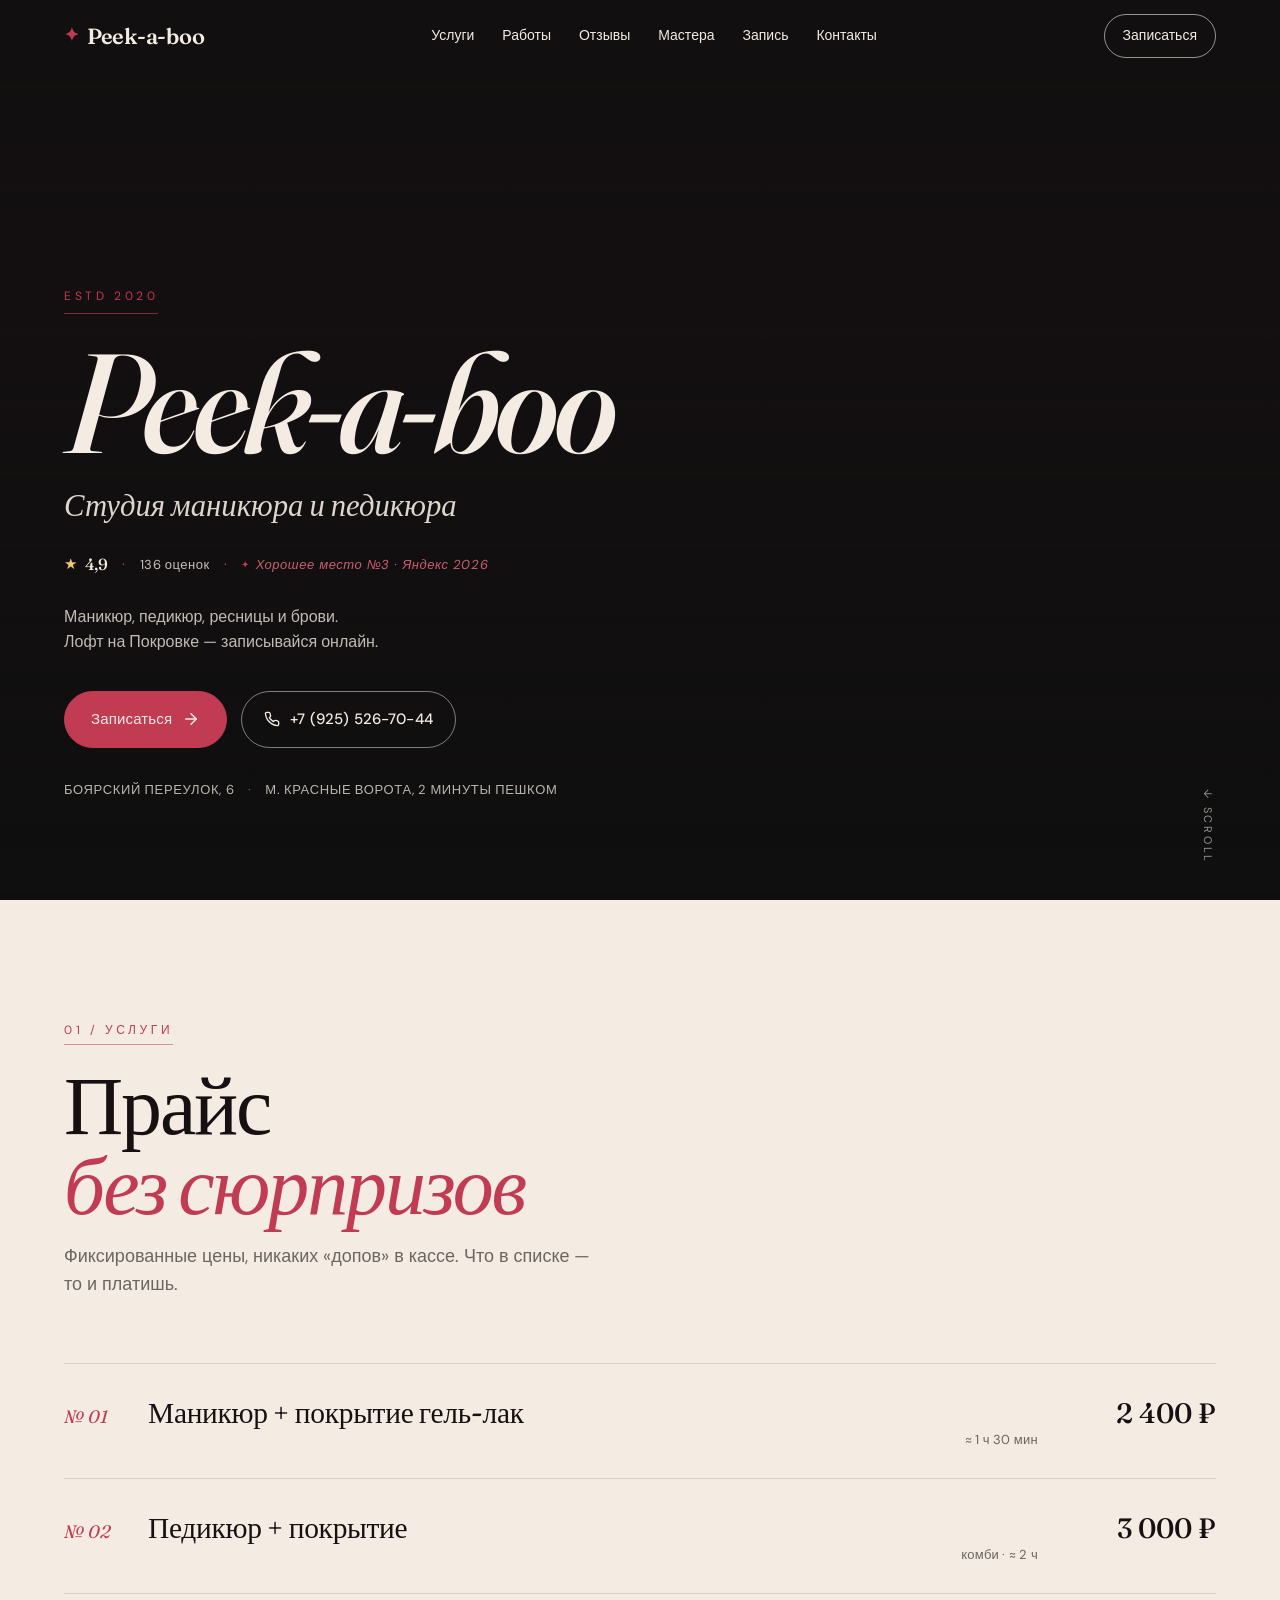
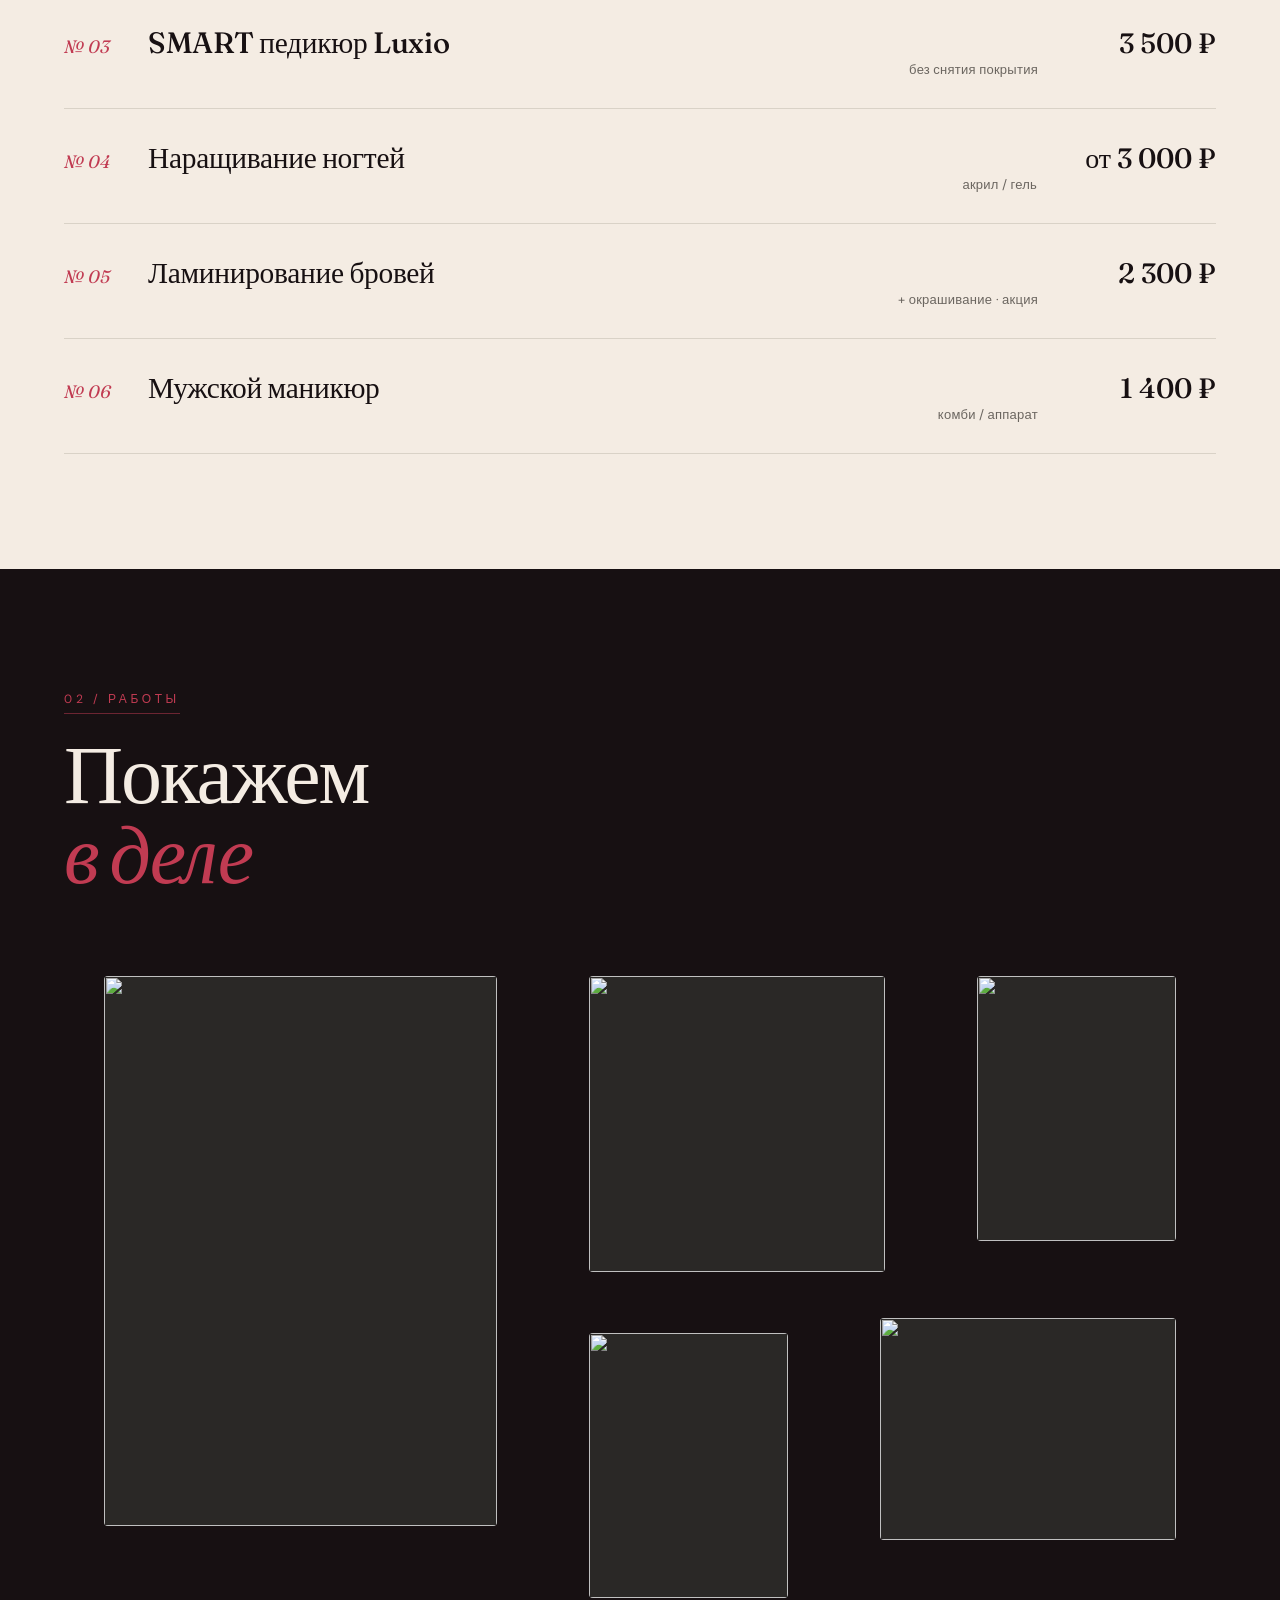
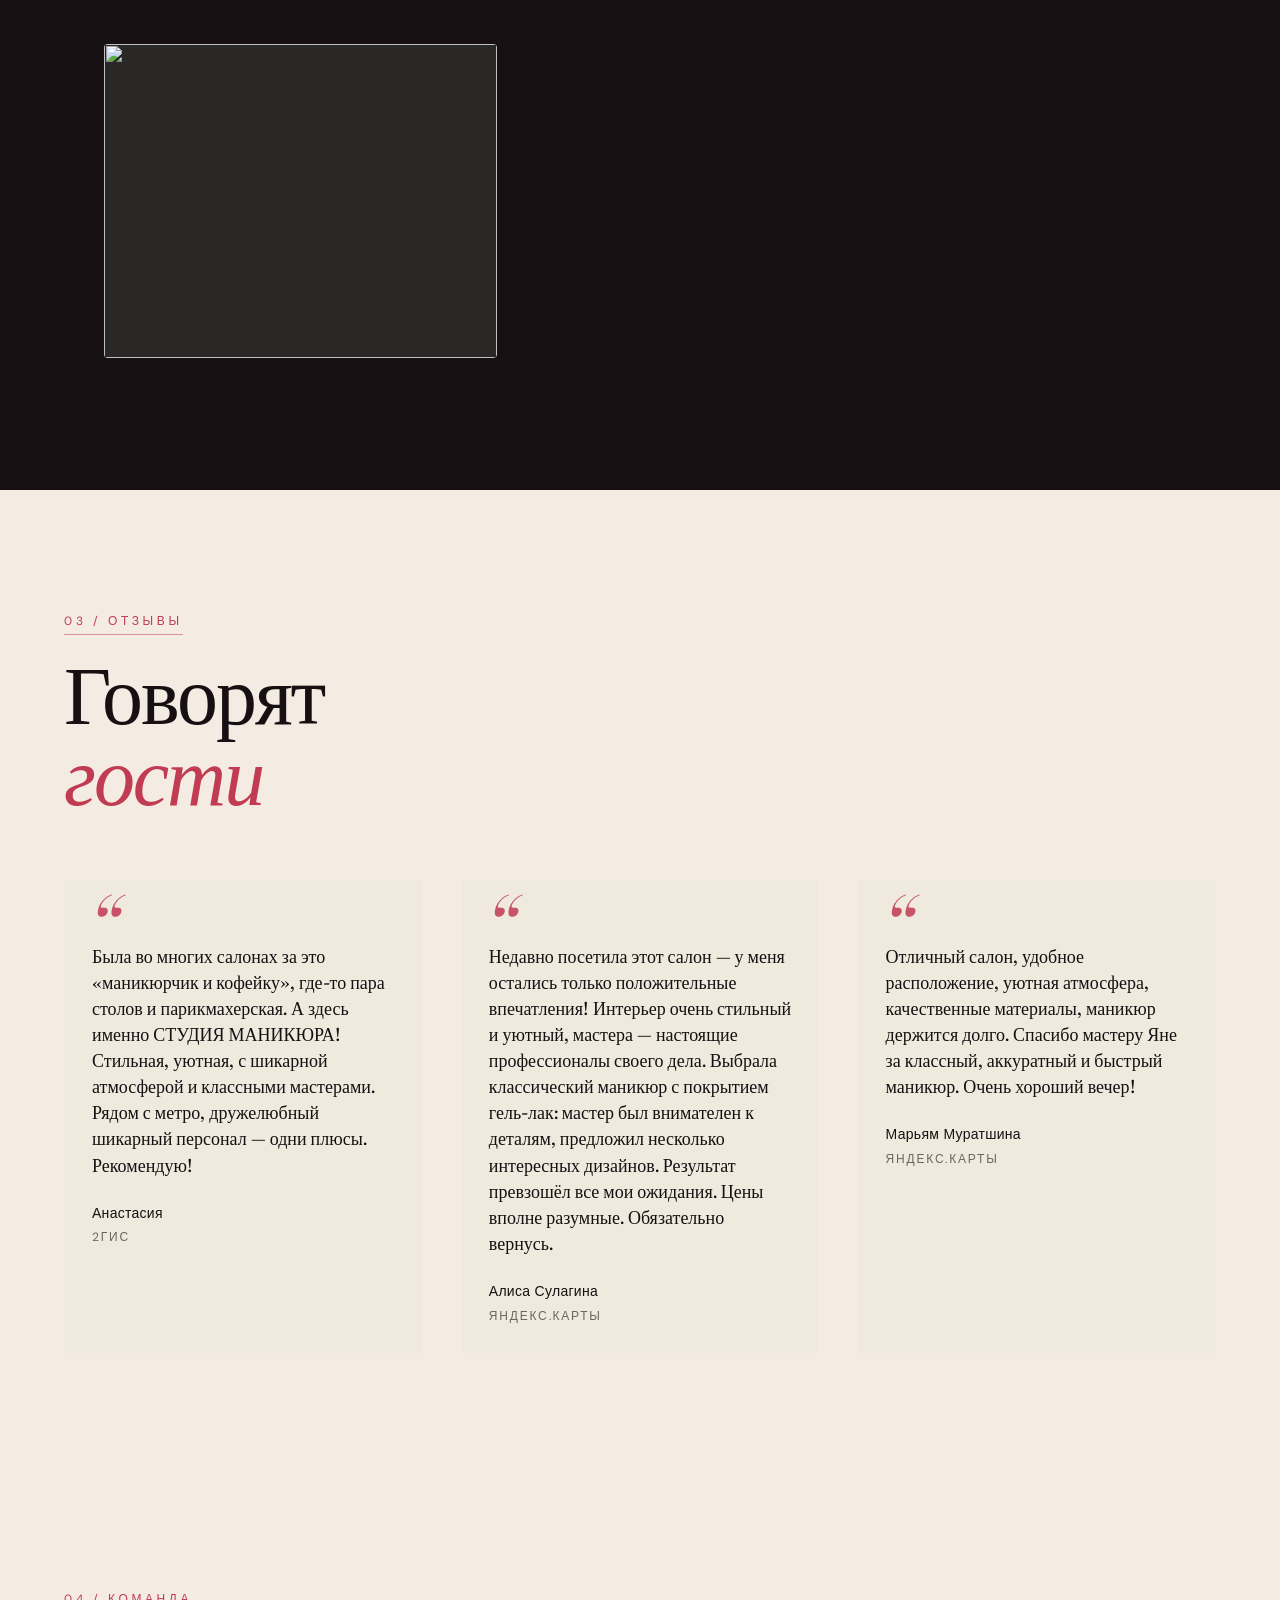
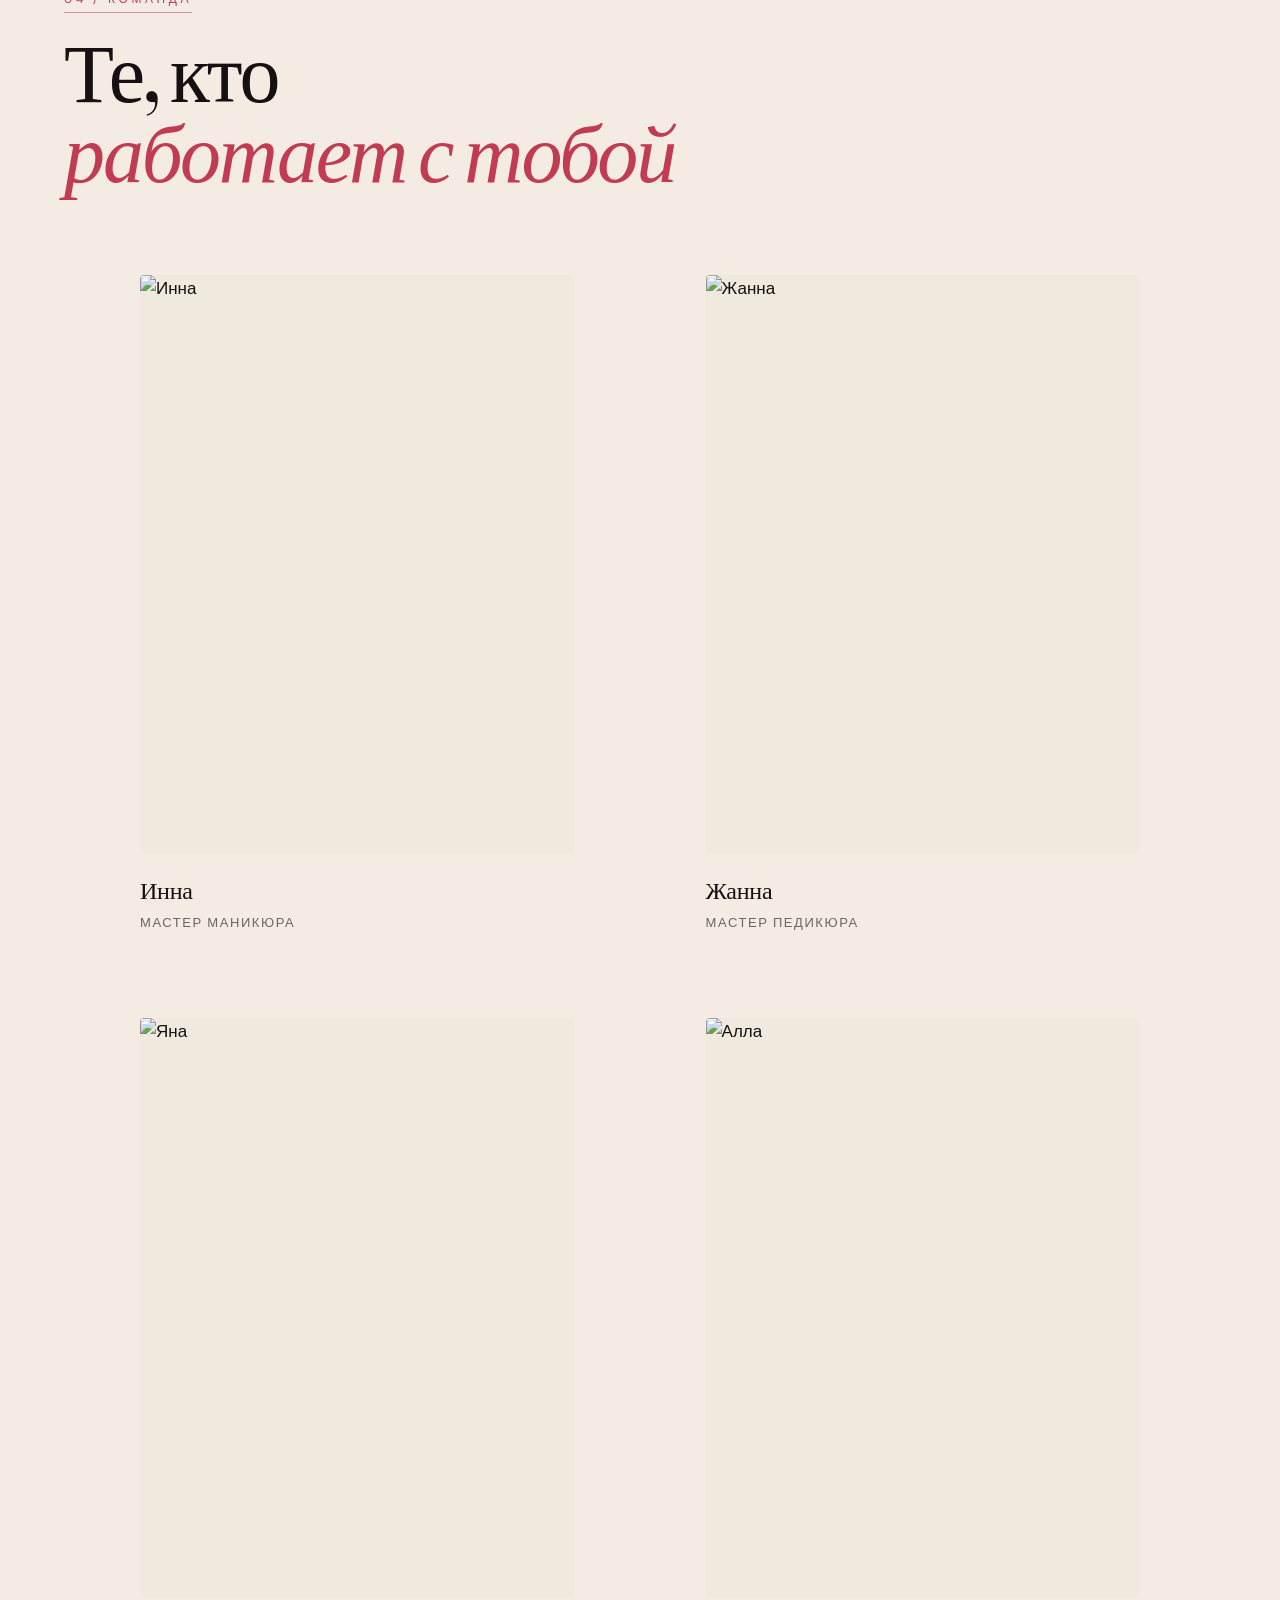
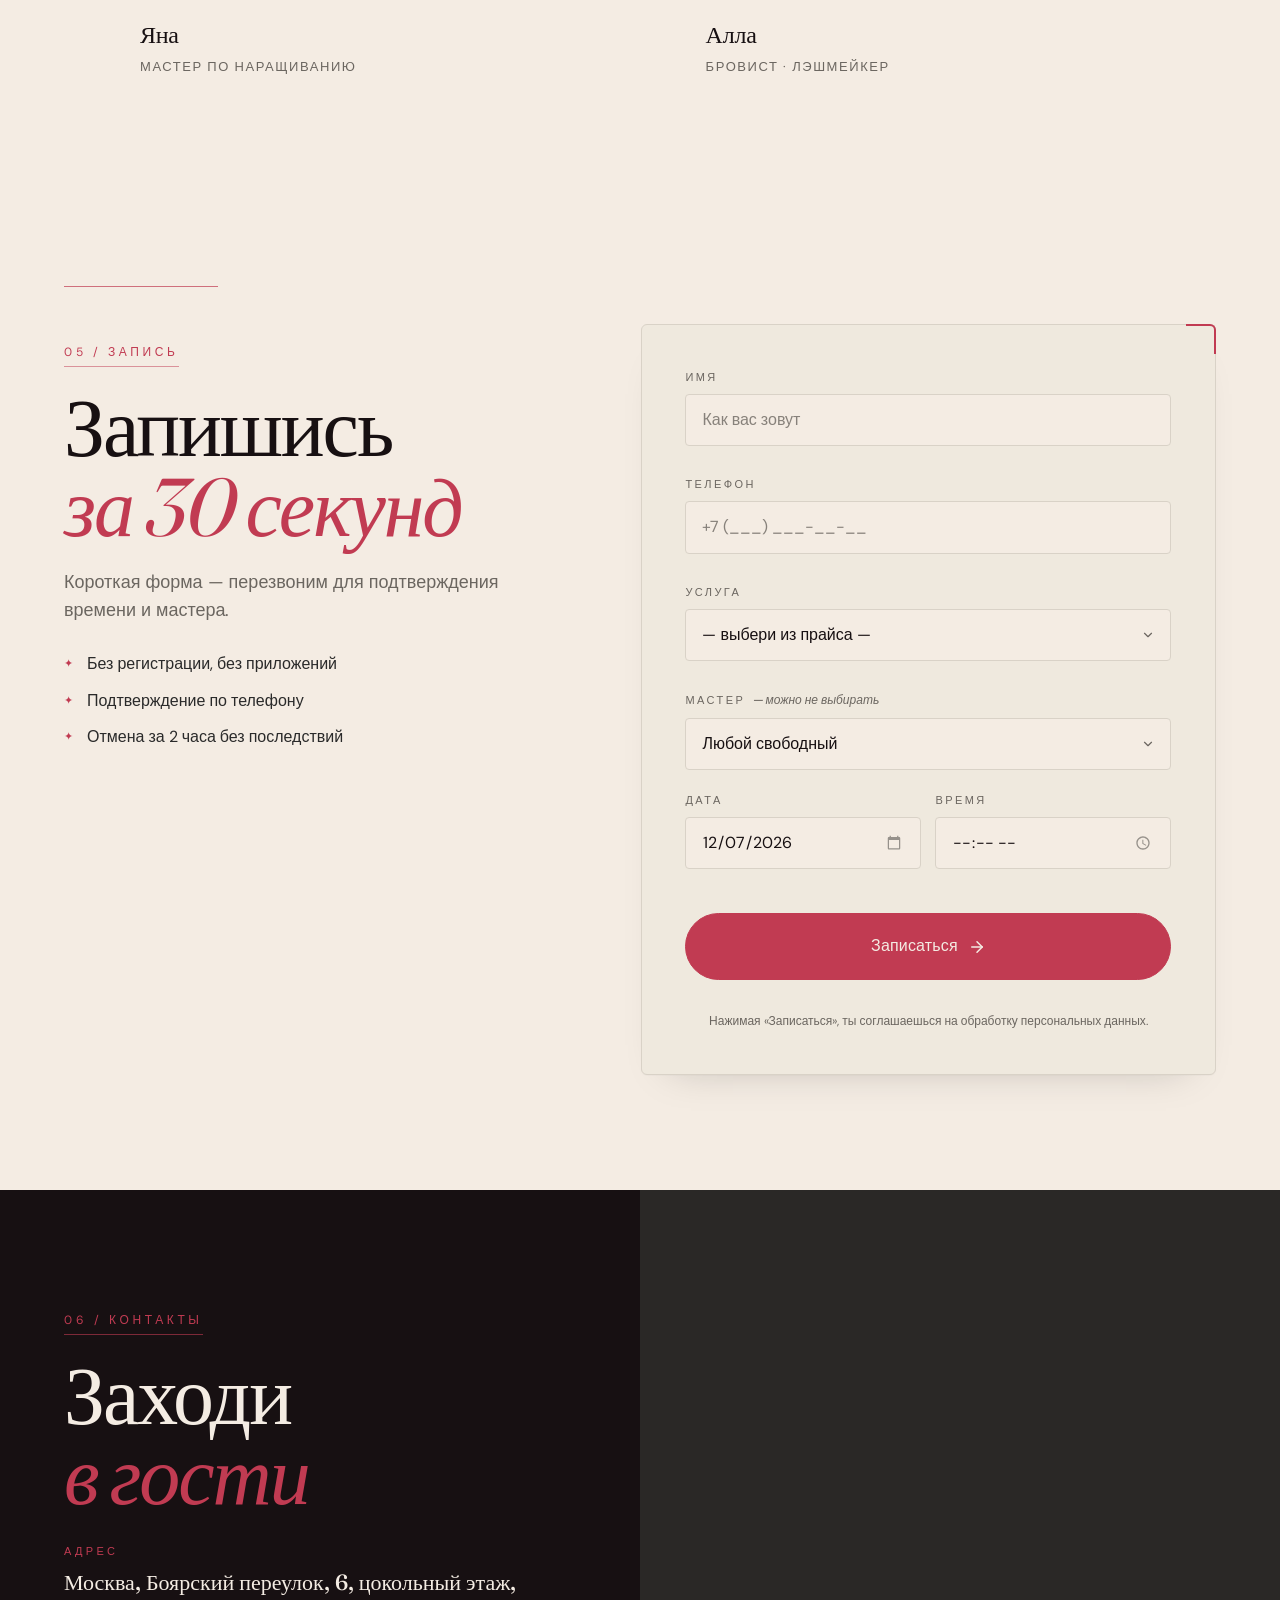
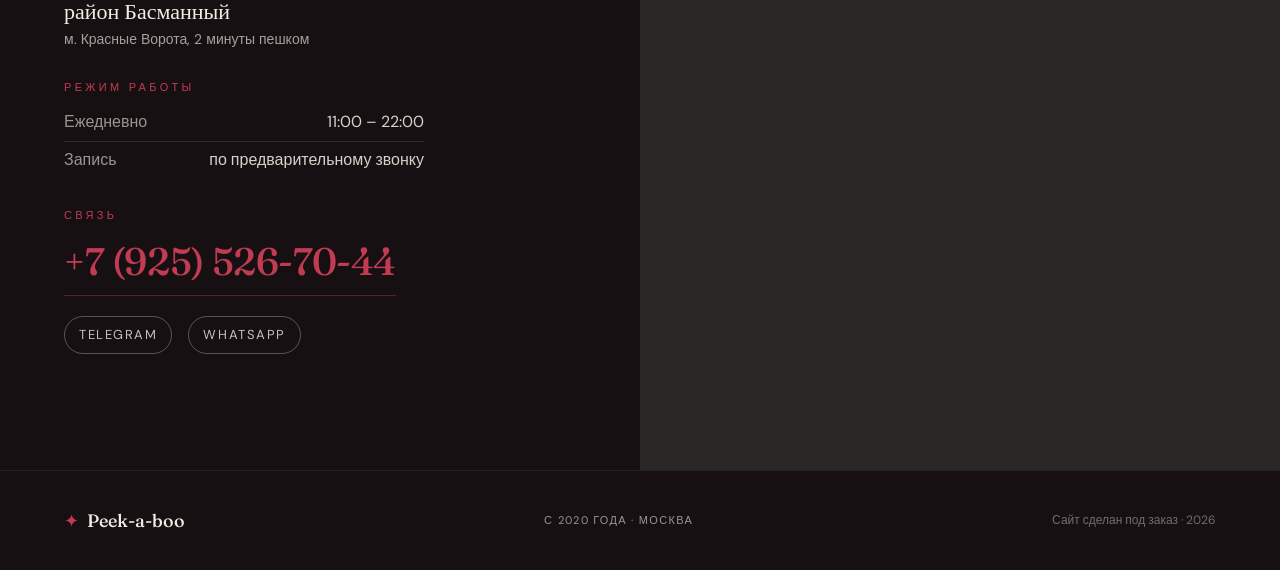
==== commit 200c9aaf: "Добавить Telegram: t.me/+79269267044" ====
--- a/peek-a-boo.html
+++ b/peek-a-boo.html
@@ -1201,7 +1201,7 @@
   phone: "+7 (925) 526-70-44",
   phone_link: "+79255267044",
   whatsapp: "+79255267044",
-  telegram: "",                              // ⚠️ уточнить username
+  telegram: "+79269267044",                  // t.me/+79269267044 — прямой чат по номеру
   vk: "",                                    // ⚠️ если есть страница ВК — добавить
   instagram: "",                             // соцсеть запрещена в РФ
 
@@ -1295,7 +1295,7 @@
 
   // === Карта ===
   // Боярский переулок, 6 — координаты прямо на здании (от клиента).
-  map_embed_src: "https://yandex.ru/map-widget/v1/?ll=37.648051%2C55.768186&z=18&pt=37.648051%2C55.768186%2Cpm2rdm",
+  map_embed_src: "https://yandex.ru/map-widget/v1/?ll=37.647994%2C55.768111&z=18&pt=37.647994%2C55.768111%2Cpm2rdm",
 
   est_year: "2020",  // ⚠️ предположение — уточни у клиента
 
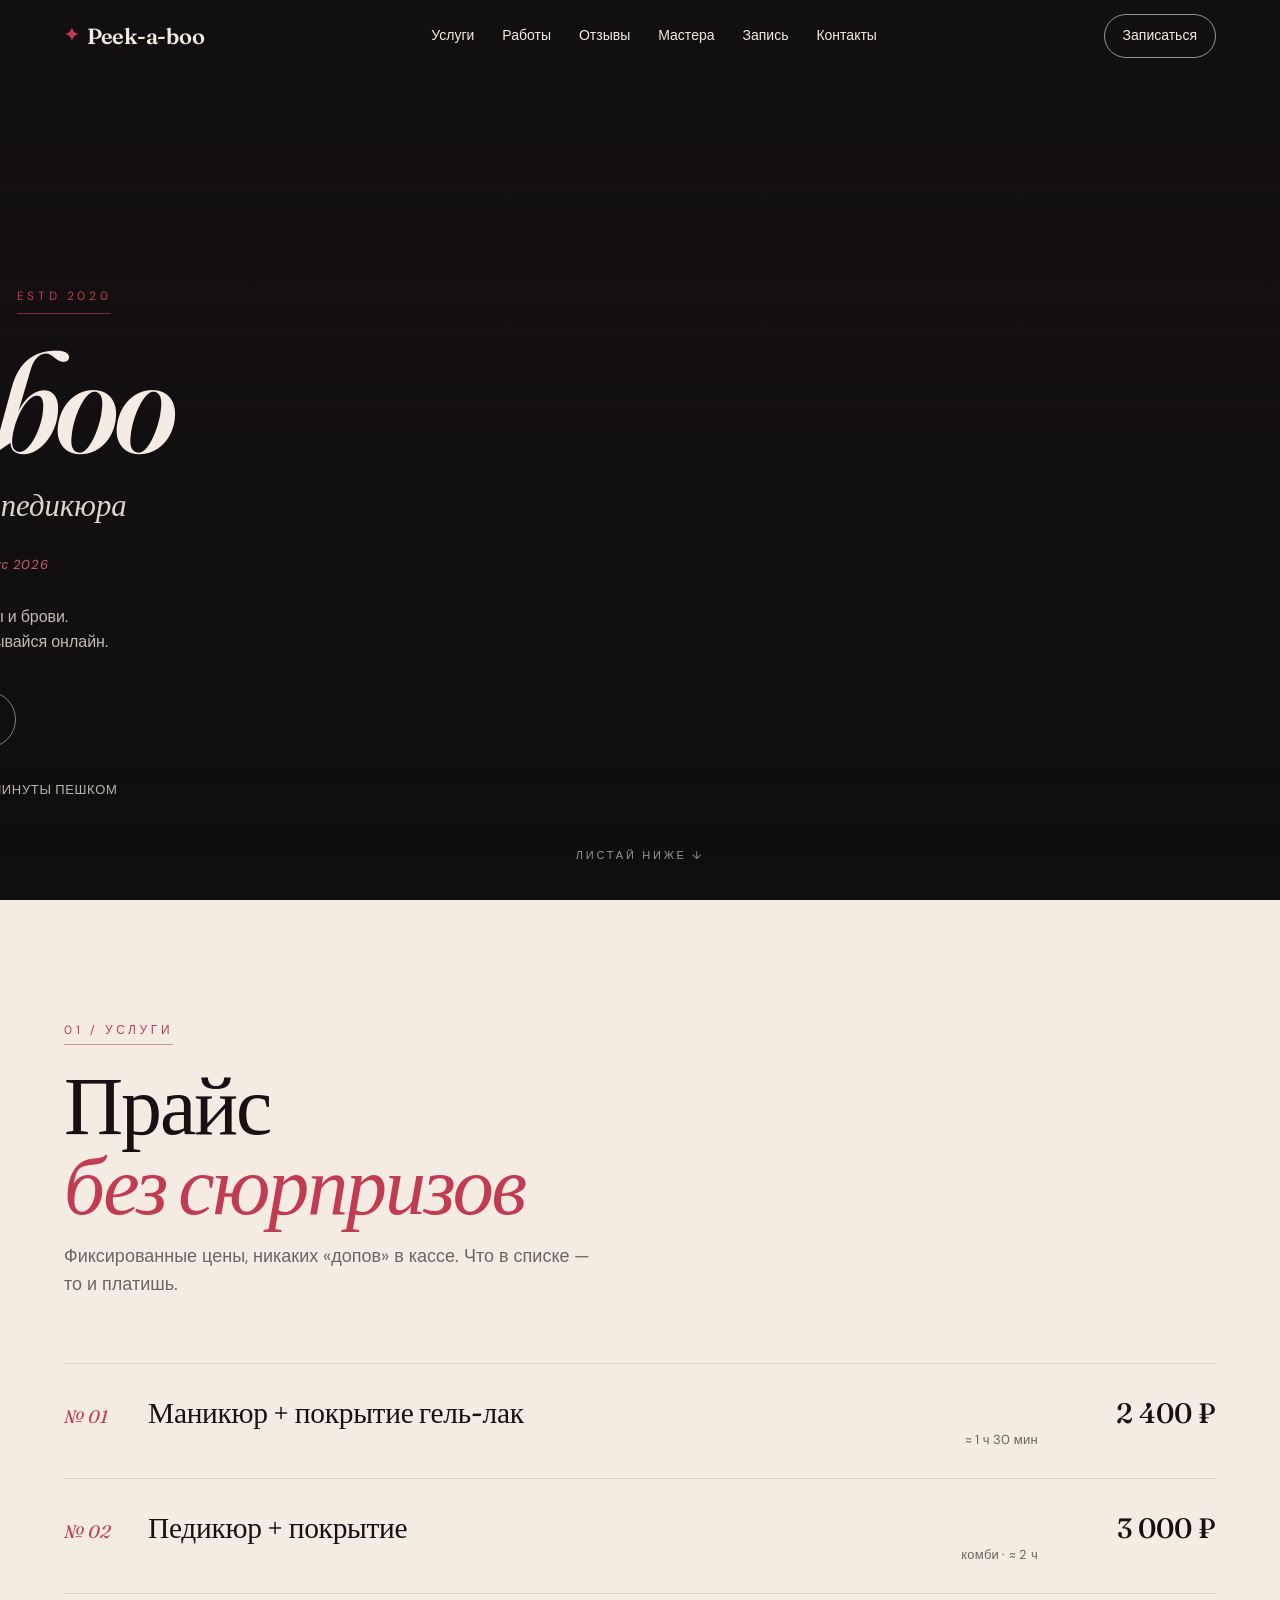
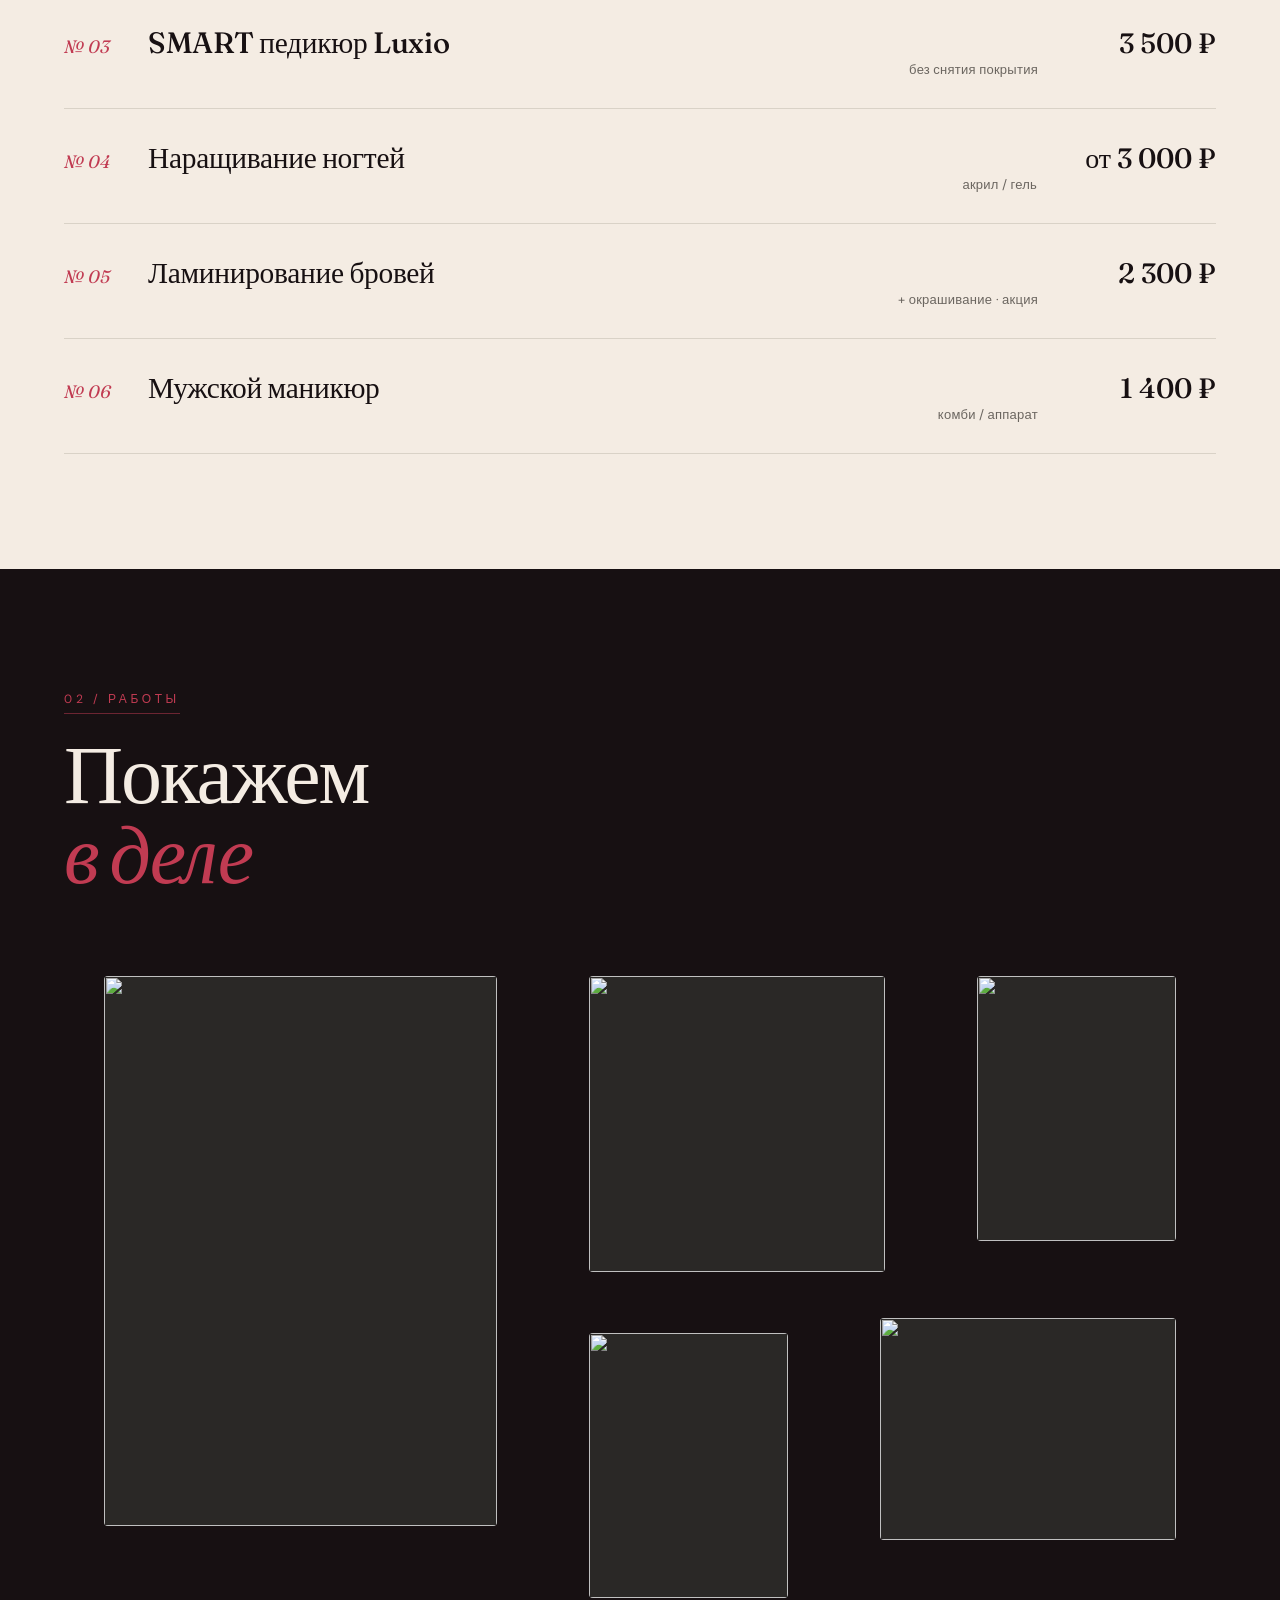
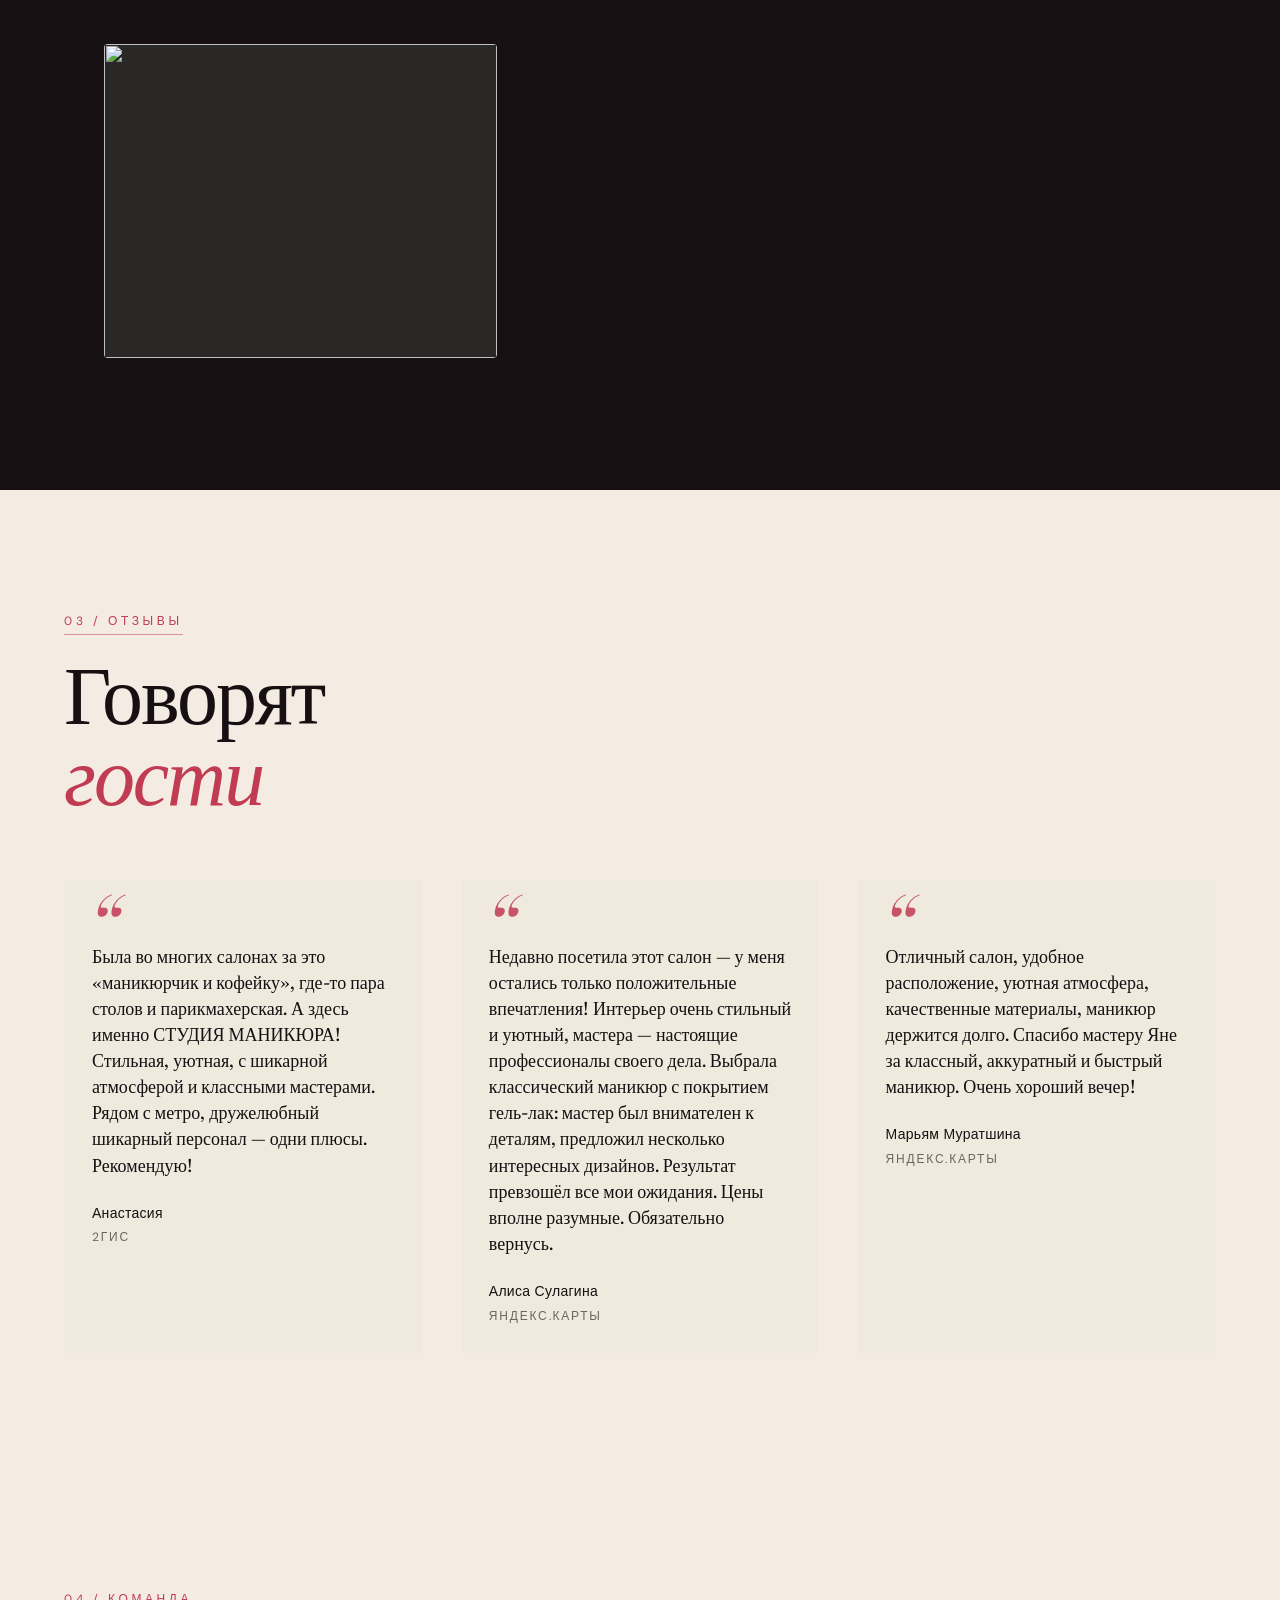
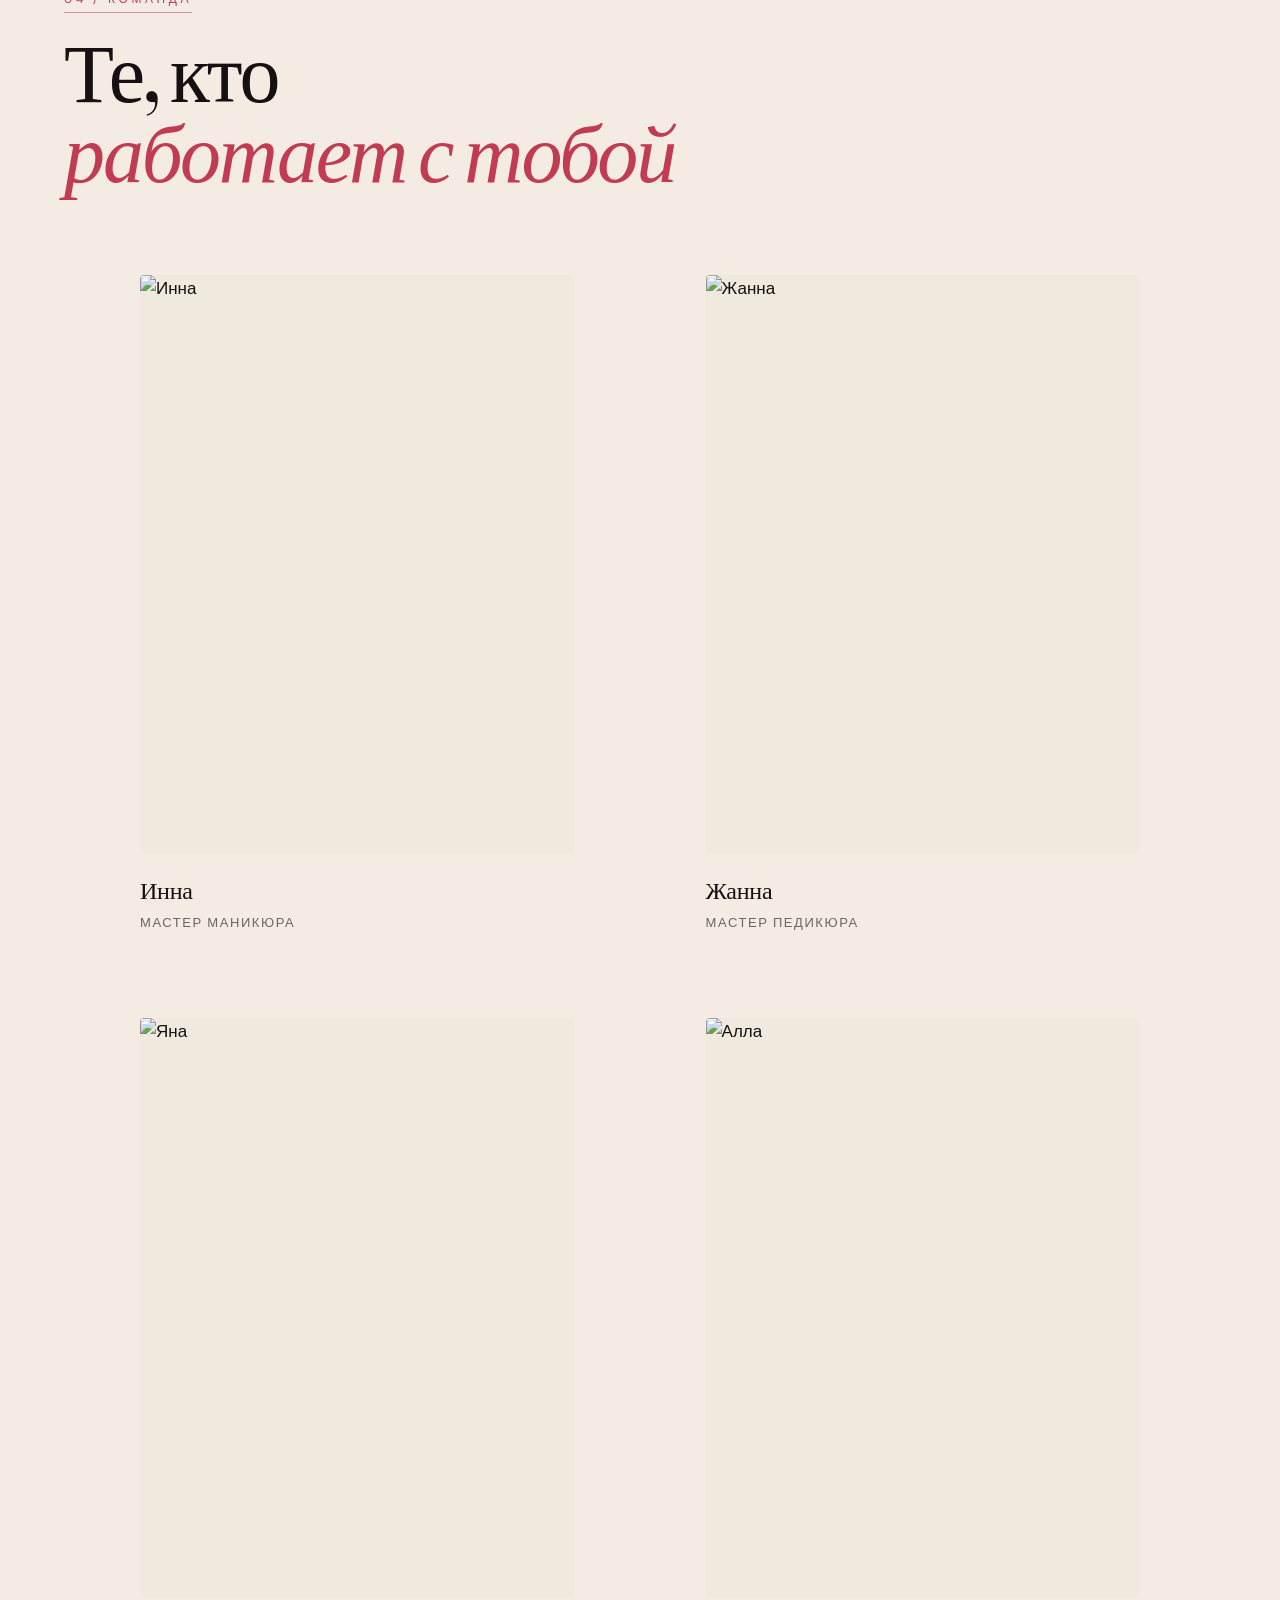
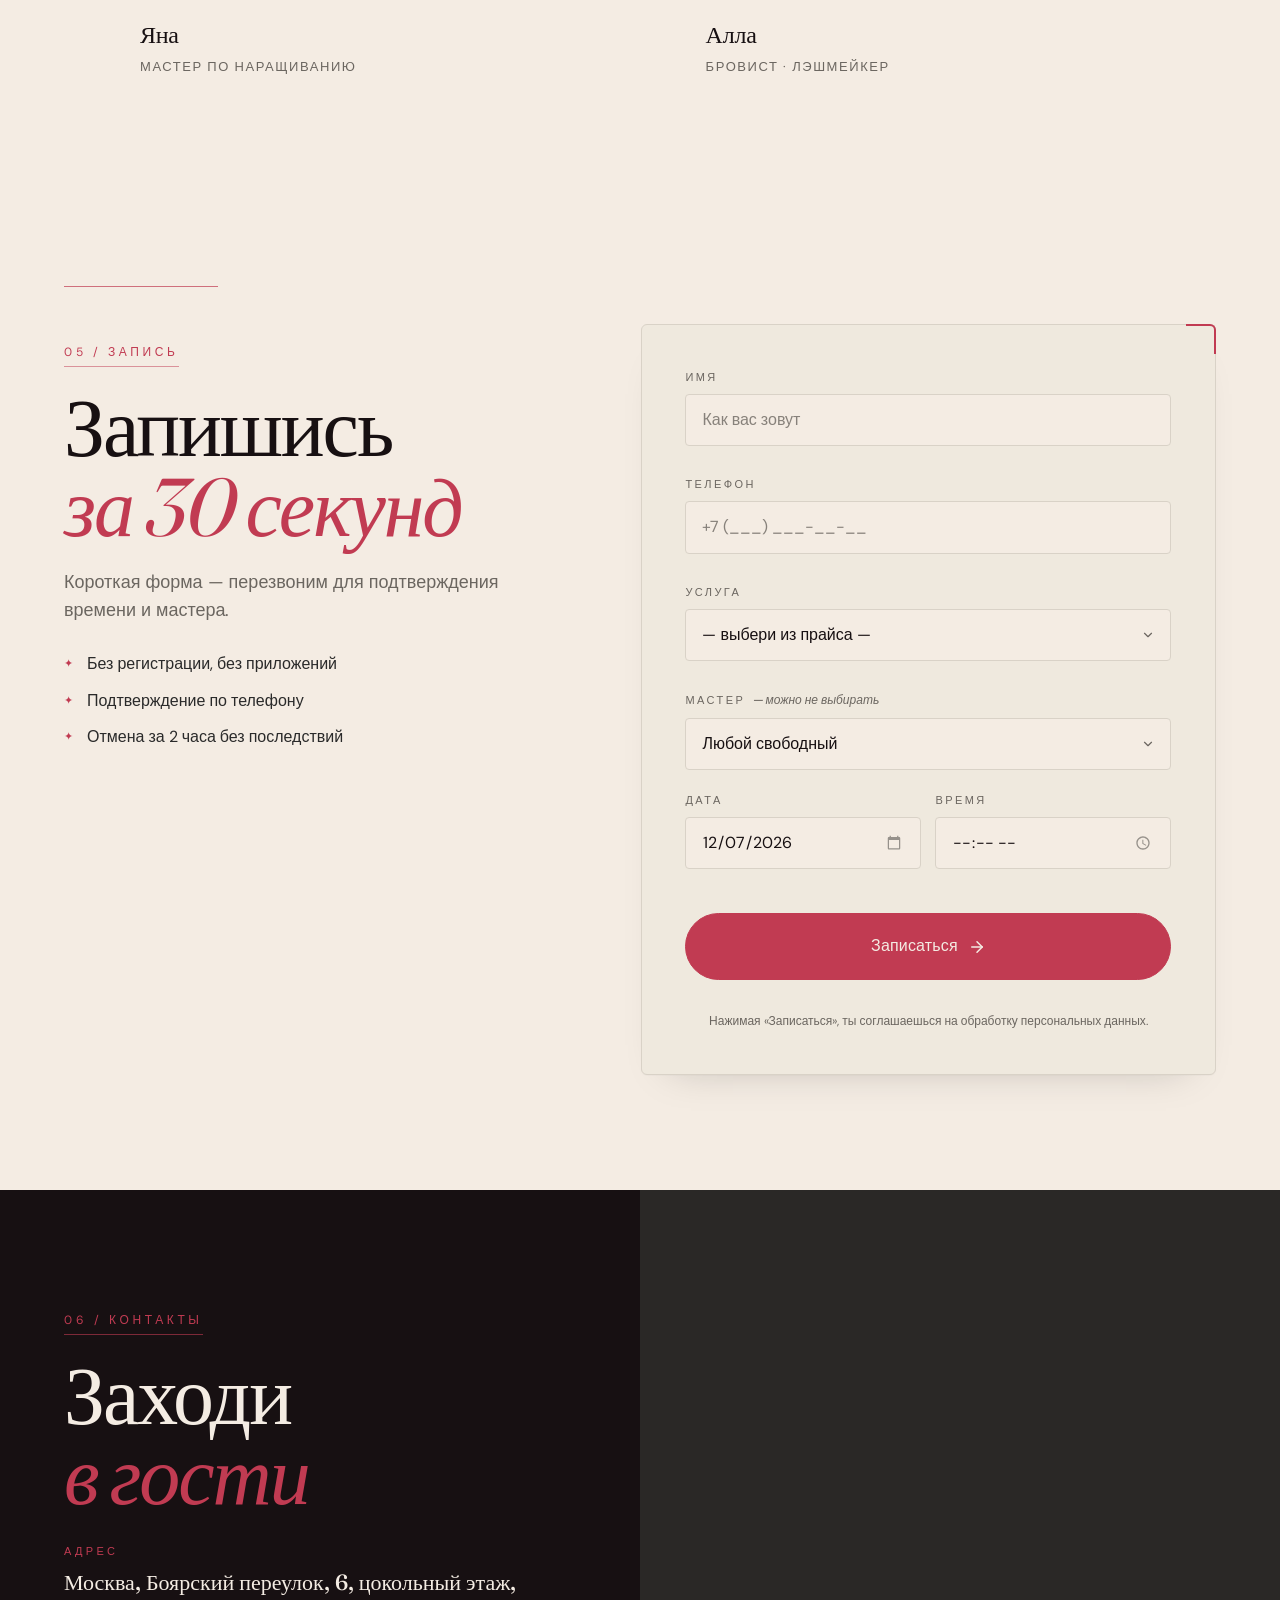
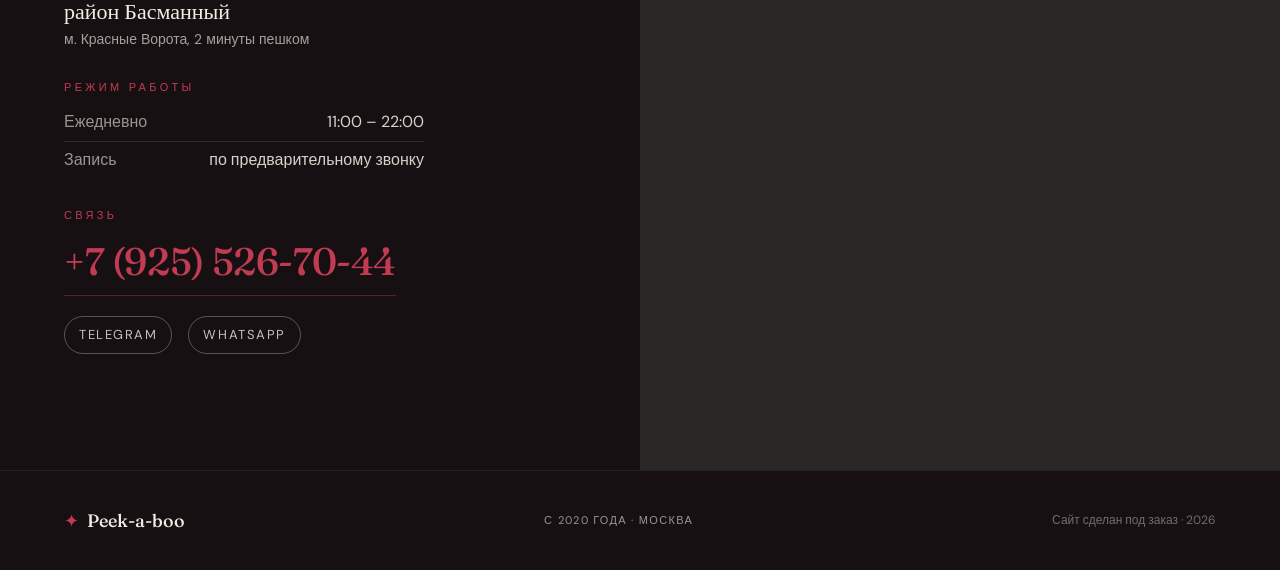
==== commit f4c795ac: "Hero-скролл: убрать английский+поворот, поставить «листай ниже ↓» по центру + кэш v=4" ====
--- a/peek-a-boo.html
+++ b/peek-a-boo.html
@@ -235,14 +235,15 @@
 .hero__address .dot { margin: 0 10px; opacity: .5; }
 .hero__scroll {
   position: absolute;
-  right: var(--section-px); bottom: clamp(20px, 4vw, 36px);
+  left: 50%; transform: translateX(-50%);
+  bottom: clamp(20px, 4vw, 36px);
   font-size: 11px; letter-spacing: .25em; text-transform: uppercase;
   color: color-mix(in srgb, var(--paper) 60%, transparent);
-  writing-mode: vertical-rl;
+  white-space: nowrap;
   animation: fadeUp 1s 1s both, bounce 2.6s 2s ease-in-out infinite;
 }
-@keyframes fadeUp { from { opacity: 0; transform: translateY(24px); } to { opacity: 1; transform: none; } }
-@keyframes bounce { 0%, 100% { transform: translateY(0); } 50% { transform: translateY(8px); } }
+@keyframes fadeUp { from { opacity: 0; transform: translate(-50%, 24px); } to { opacity: 1; transform: translate(-50%, 0); } }
+@keyframes bounce { 0%, 100% { transform: translate(-50%, 0); } 50% { transform: translate(-50%, 8px); } }
 
 @media (max-width: 600px) {
   .hero { min-height: 94vh; padding-bottom: 80px; }
@@ -955,7 +956,7 @@
         <span data-bind="metro">—</span>
       </div>
     </div>
-    <div class="hero__scroll">↓ scroll</div>
+    <div class="hero__scroll">листай ниже ↓</div>
   </section>
 
   <!-- УСЛУГИ -->
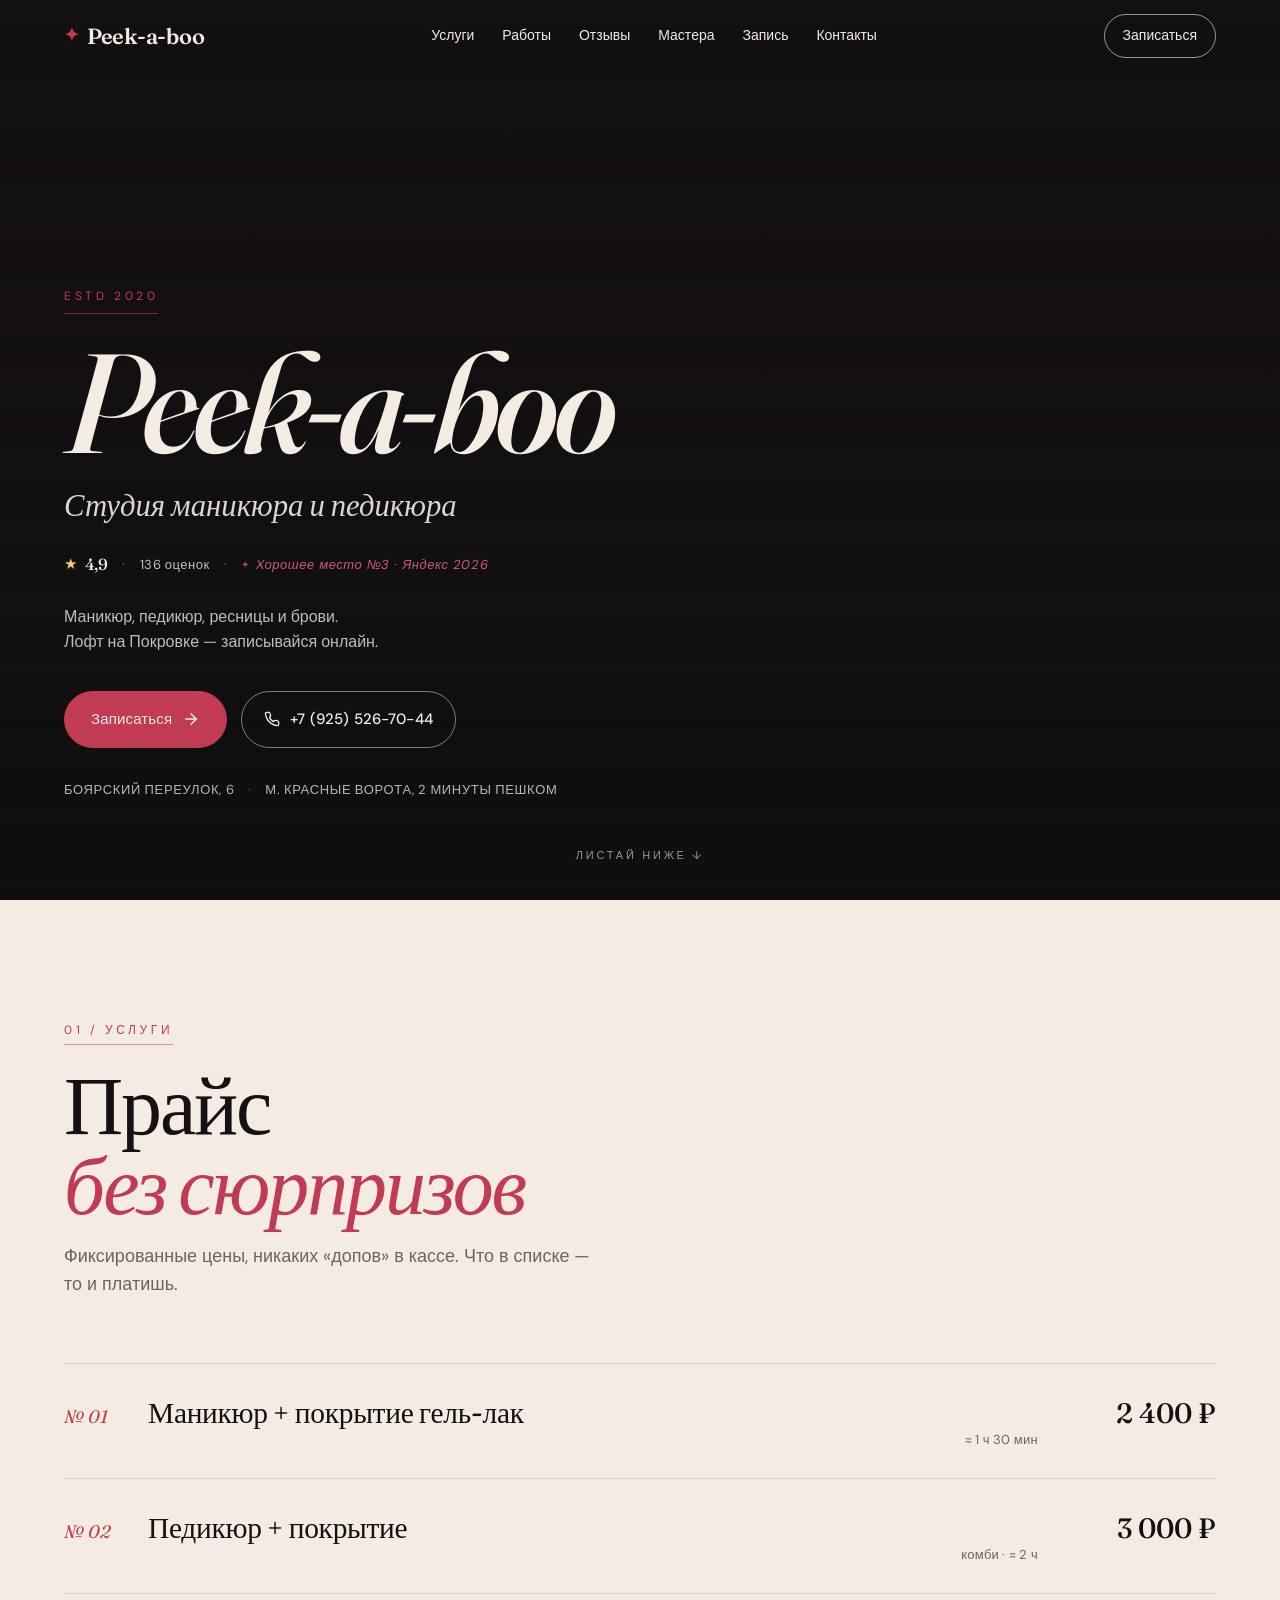
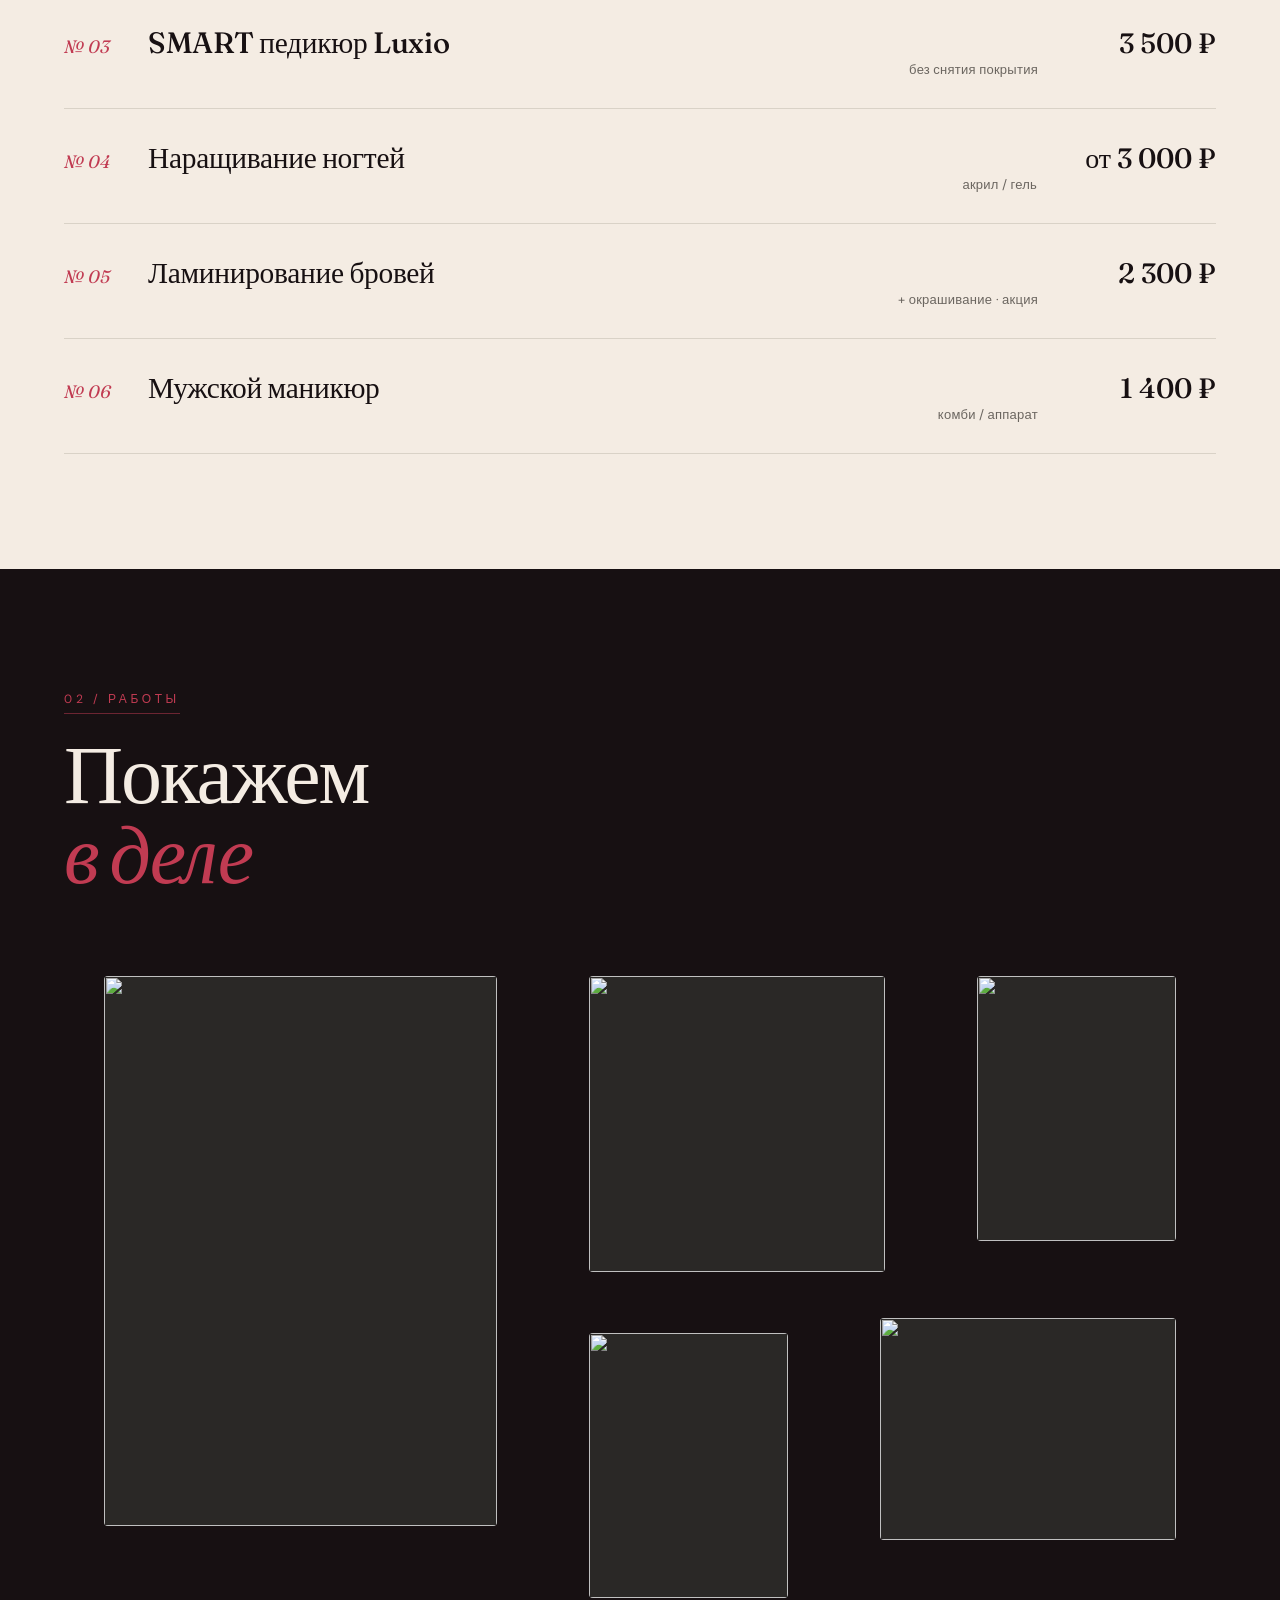
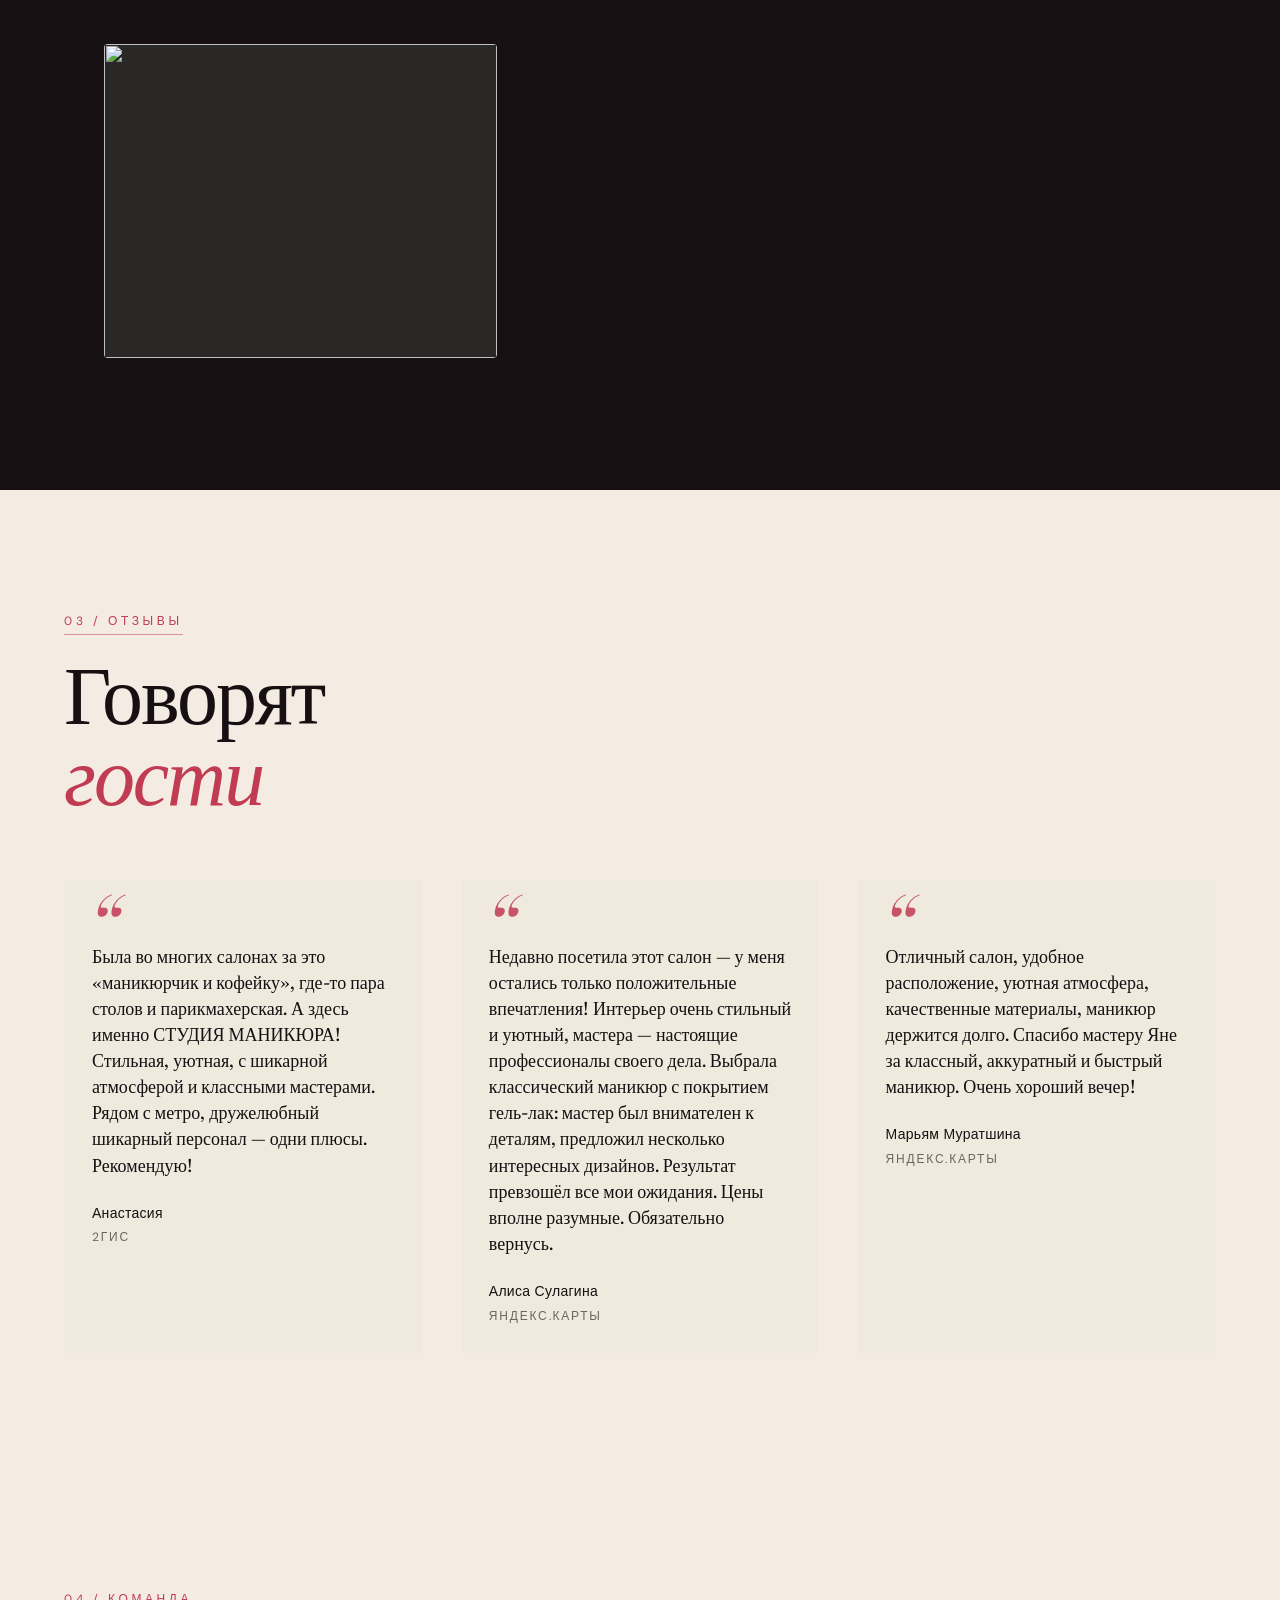
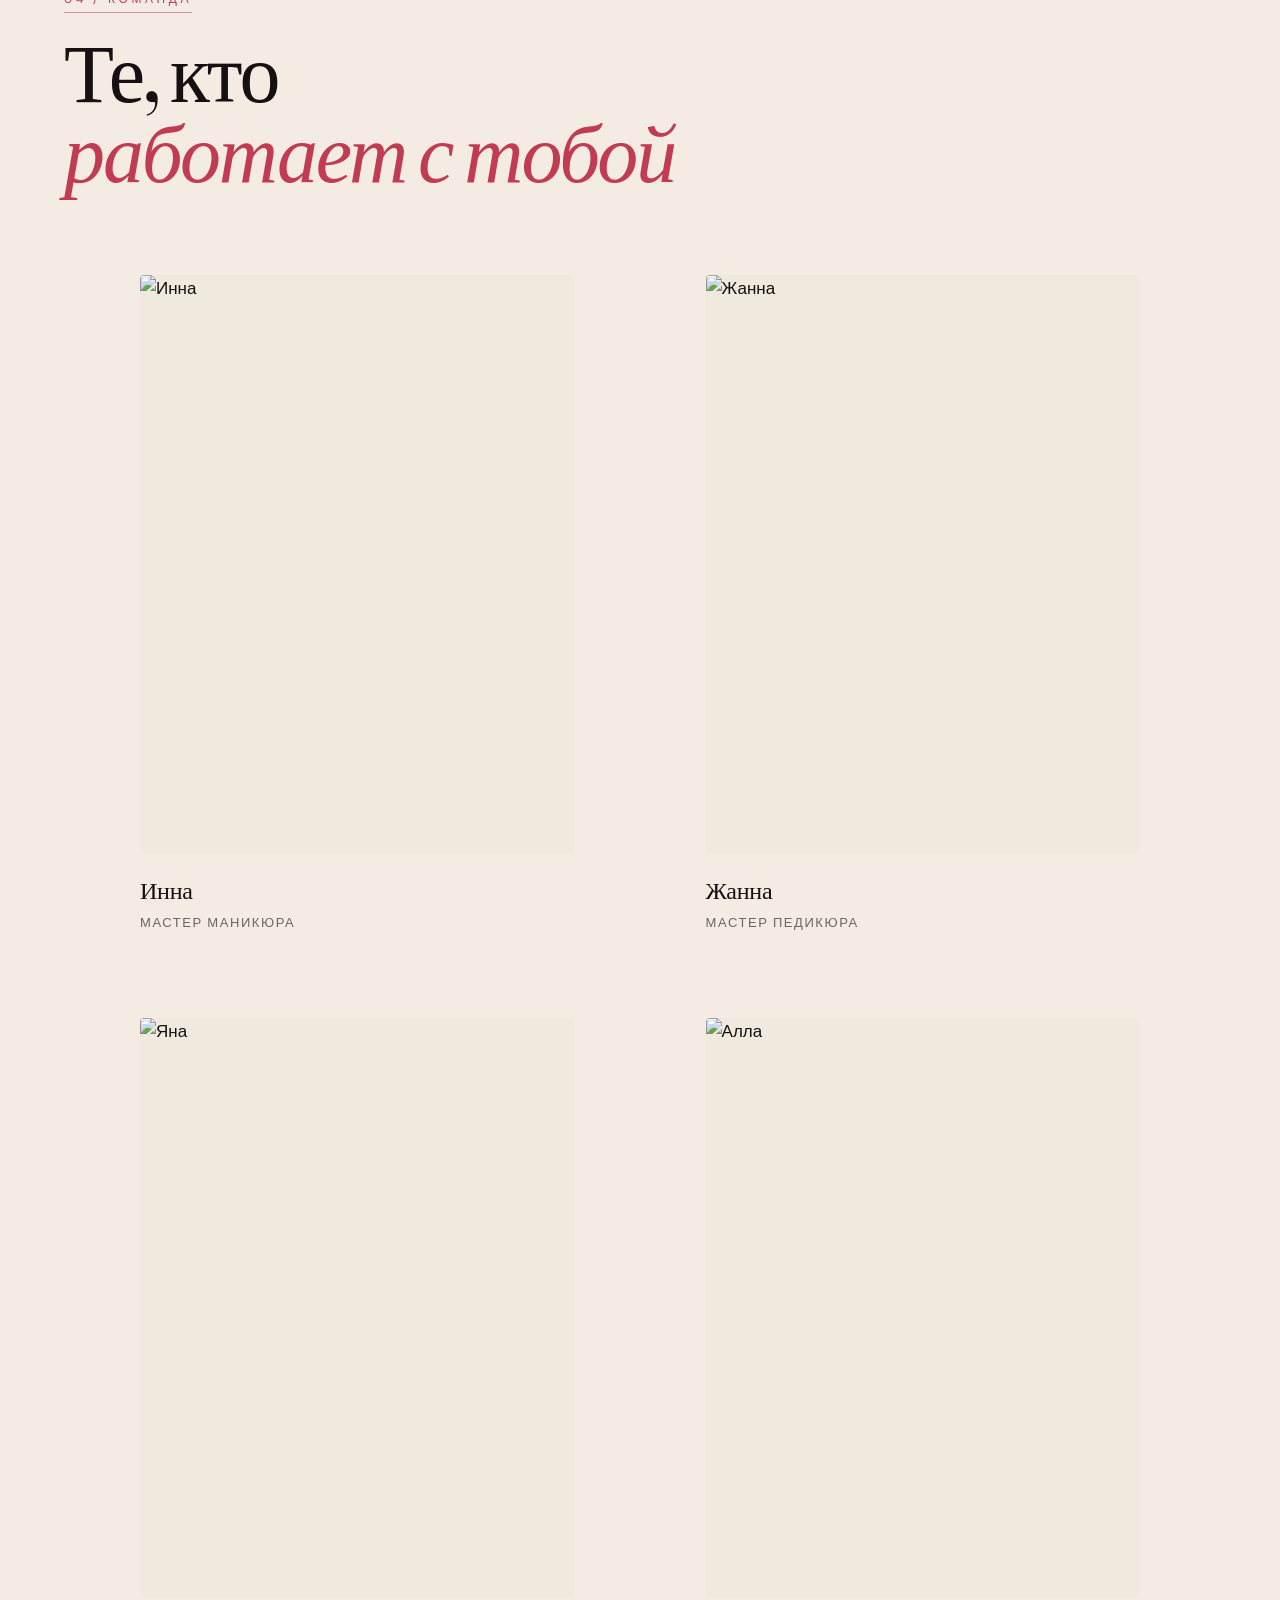
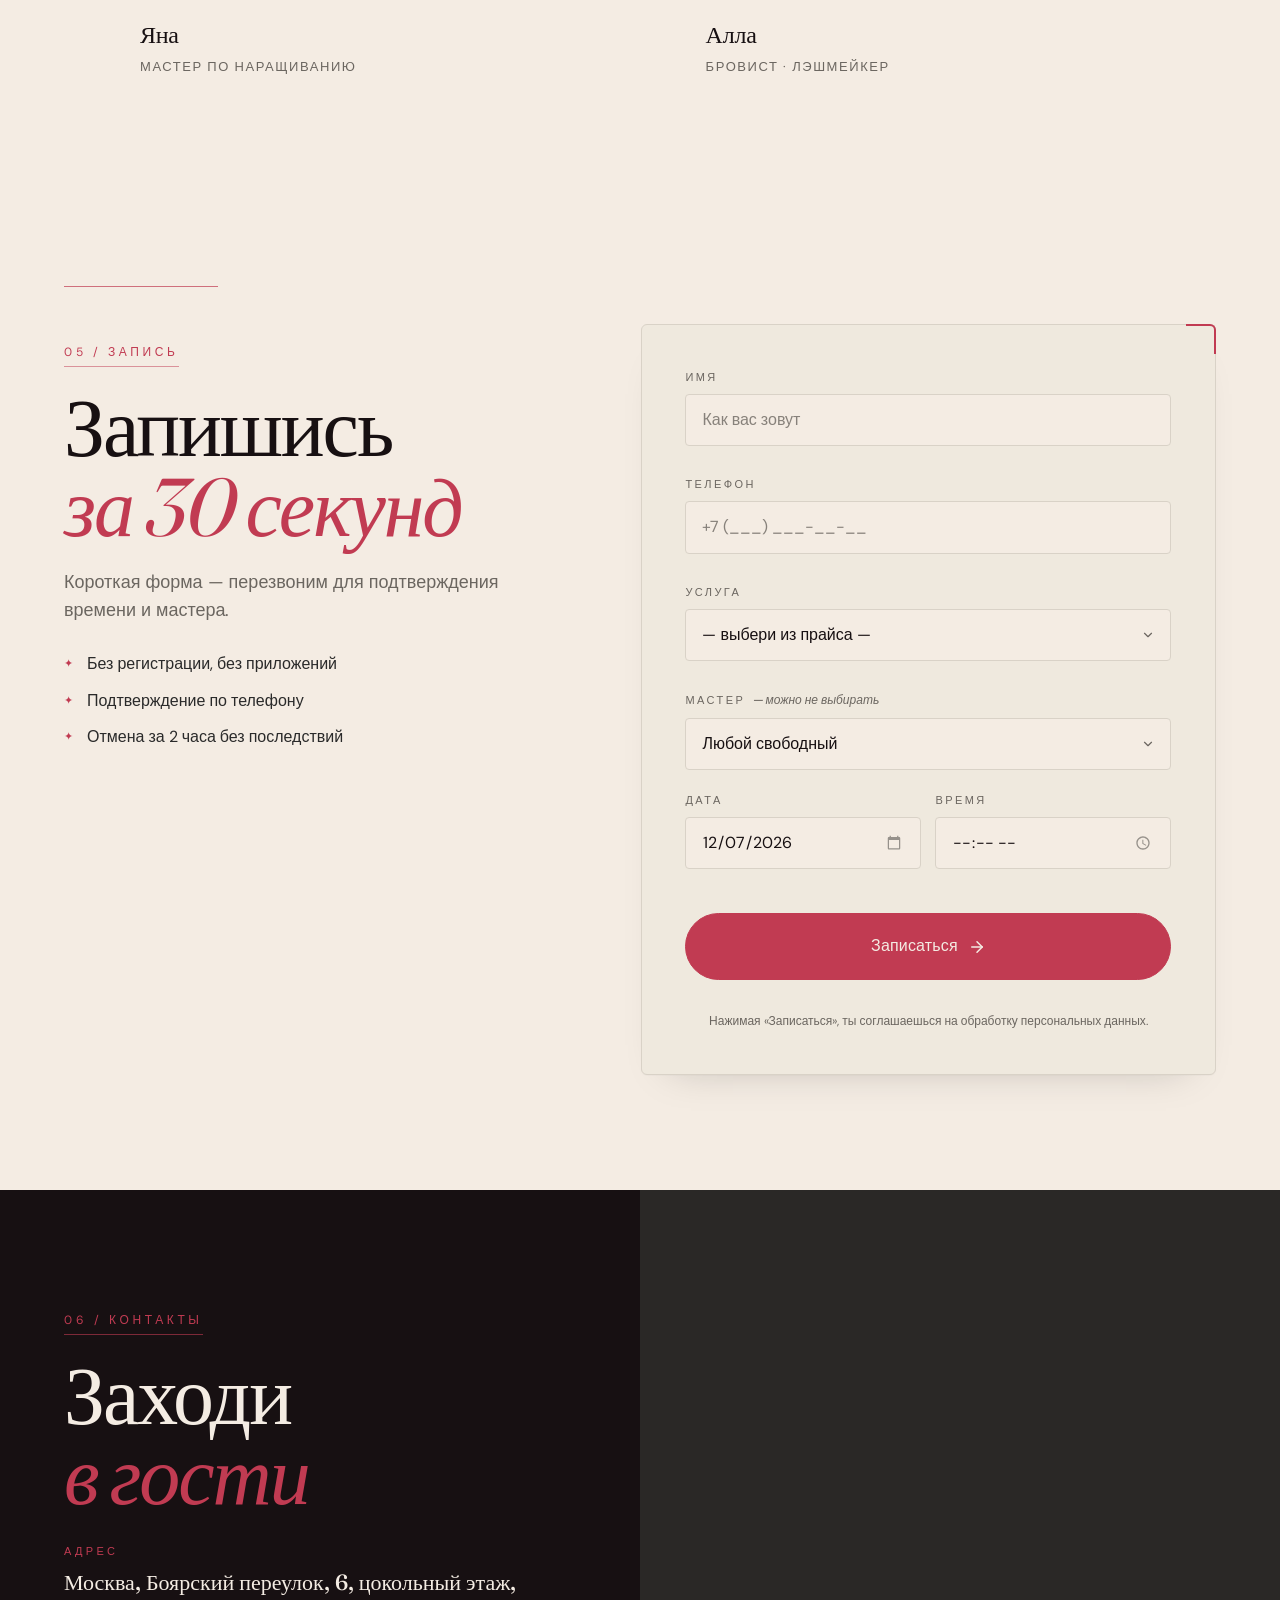
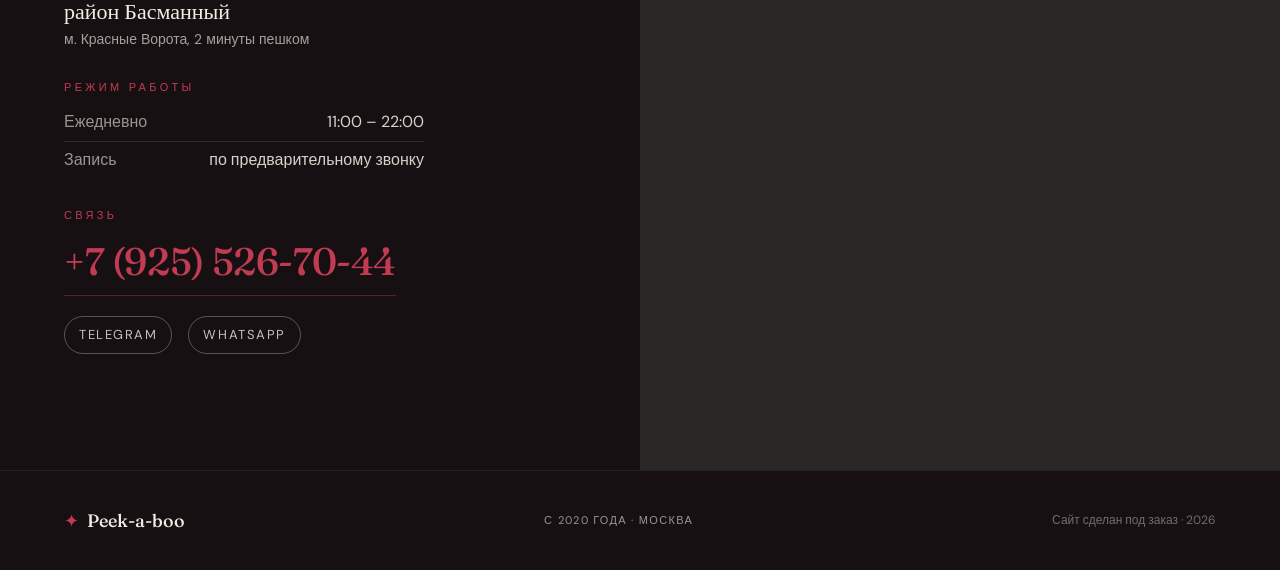
==== commit cecd7637: "ФИКС: вернуть оригинальный fadeUp (текст hero перестанет уезжать влево); отдельные keyframes для scr" ====
--- a/peek-a-boo.html
+++ b/peek-a-boo.html
@@ -240,10 +240,11 @@
   font-size: 11px; letter-spacing: .25em; text-transform: uppercase;
   color: color-mix(in srgb, var(--paper) 60%, transparent);
   white-space: nowrap;
-  animation: fadeUp 1s 1s both, bounce 2.6s 2s ease-in-out infinite;
-}
-@keyframes fadeUp { from { opacity: 0; transform: translate(-50%, 24px); } to { opacity: 1; transform: translate(-50%, 0); } }
-@keyframes bounce { 0%, 100% { transform: translate(-50%, 0); } 50% { transform: translate(-50%, 8px); } }
+  animation: scrollFadeUp 1s 1s both, scrollBounce 2.6s 2s ease-in-out infinite;
+}
+@keyframes fadeUp { from { opacity: 0; transform: translateY(24px); } to { opacity: 1; transform: none; } }
+@keyframes scrollFadeUp { from { opacity: 0; transform: translate(-50%, 24px); } to { opacity: 1; transform: translate(-50%, 0); } }
+@keyframes scrollBounce { 0%, 100% { transform: translate(-50%, 0); } 50% { transform: translate(-50%, 8px); } }
 
 @media (max-width: 600px) {
   .hero { min-height: 94vh; padding-bottom: 80px; }
@@ -1225,8 +1226,8 @@
     { title: "Мужской маникюр",               price: "1 400 ₽",    note: "комби / аппарат" },
   ],
 
-  // === Hero-фото (лофт-маникюрная, кирпич + минимализм) ===
-  hero_image: "https://images.unsplash.com/photo-1604654894610-df63bc536371?w=1800&q=85",
+  // === Hero-фото (тёплый интерьер салона) ===
+  hero_image: "https://images.unsplash.com/photo-1562322140-8baeececf3df?w=1800&q=85",
 
   // === Галерея работ ===
   // ⚠️ stock — на реальном проекте заменим на фото клиента
